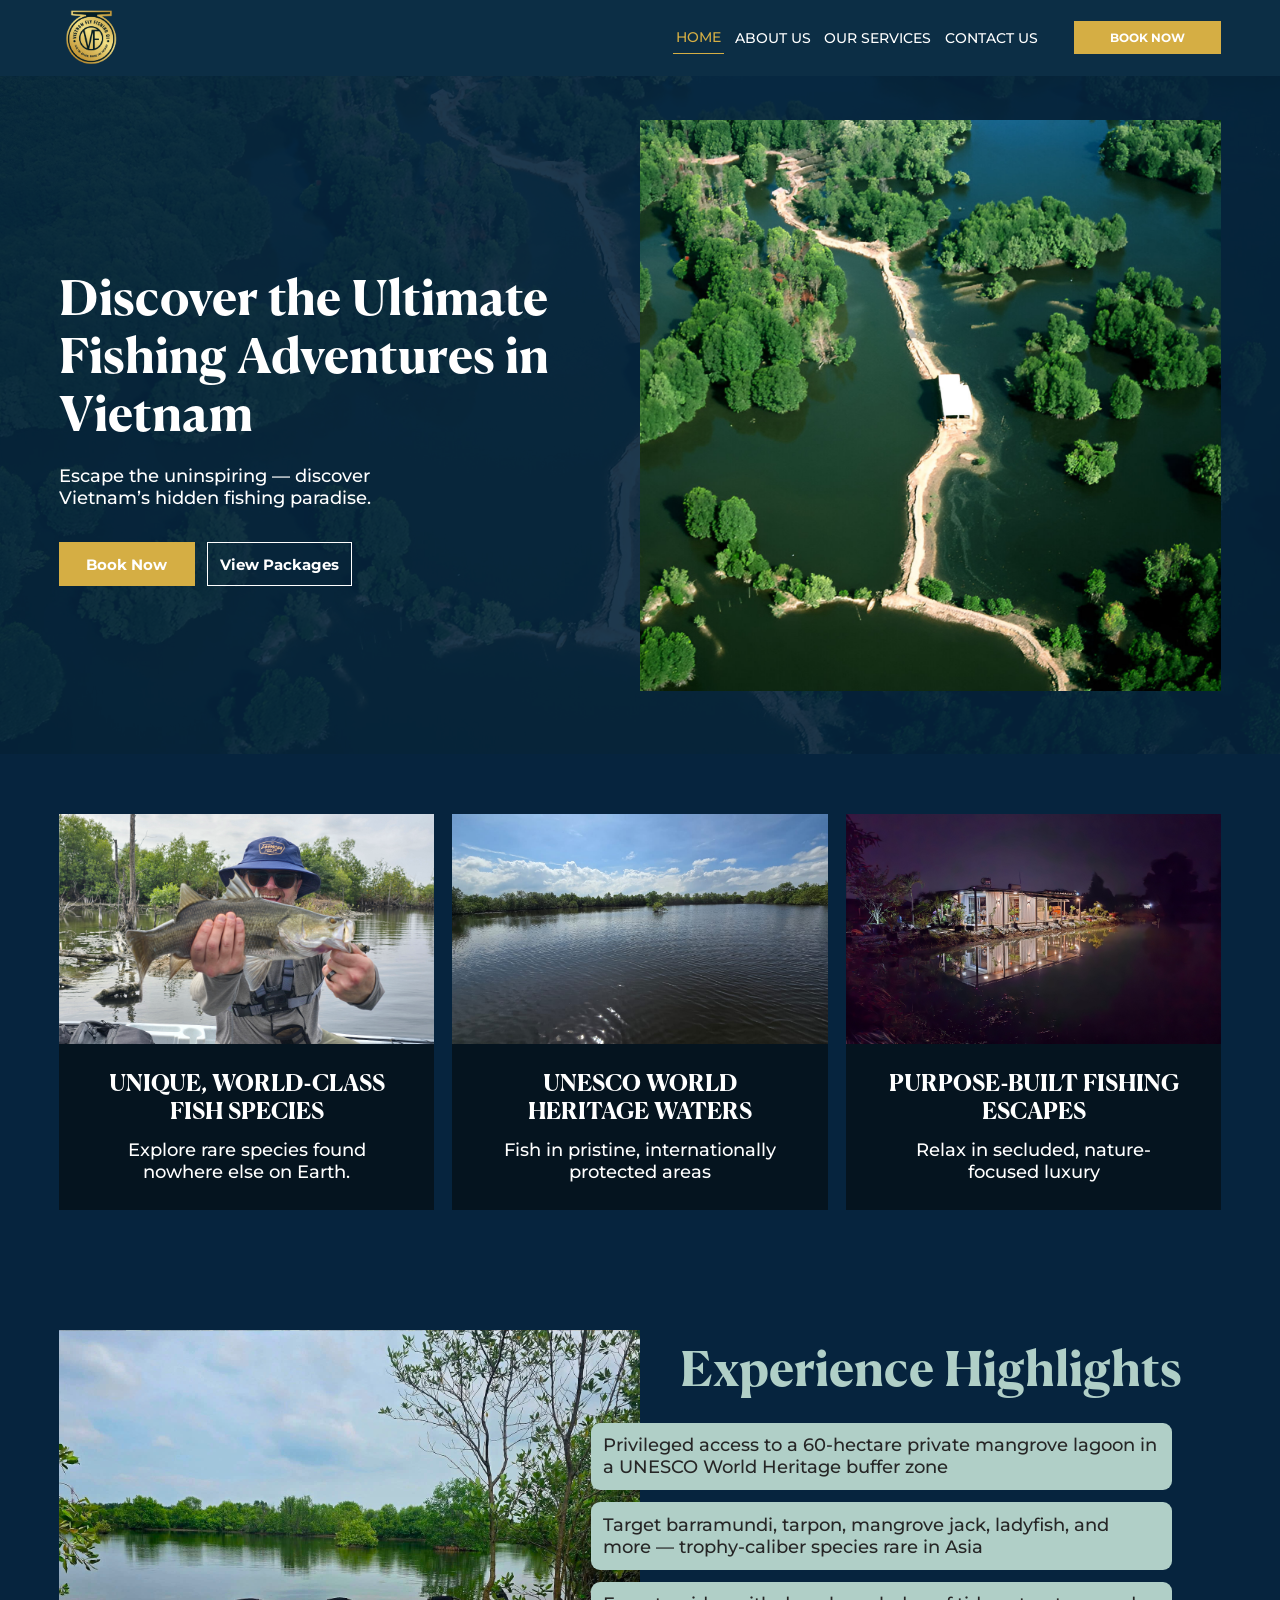
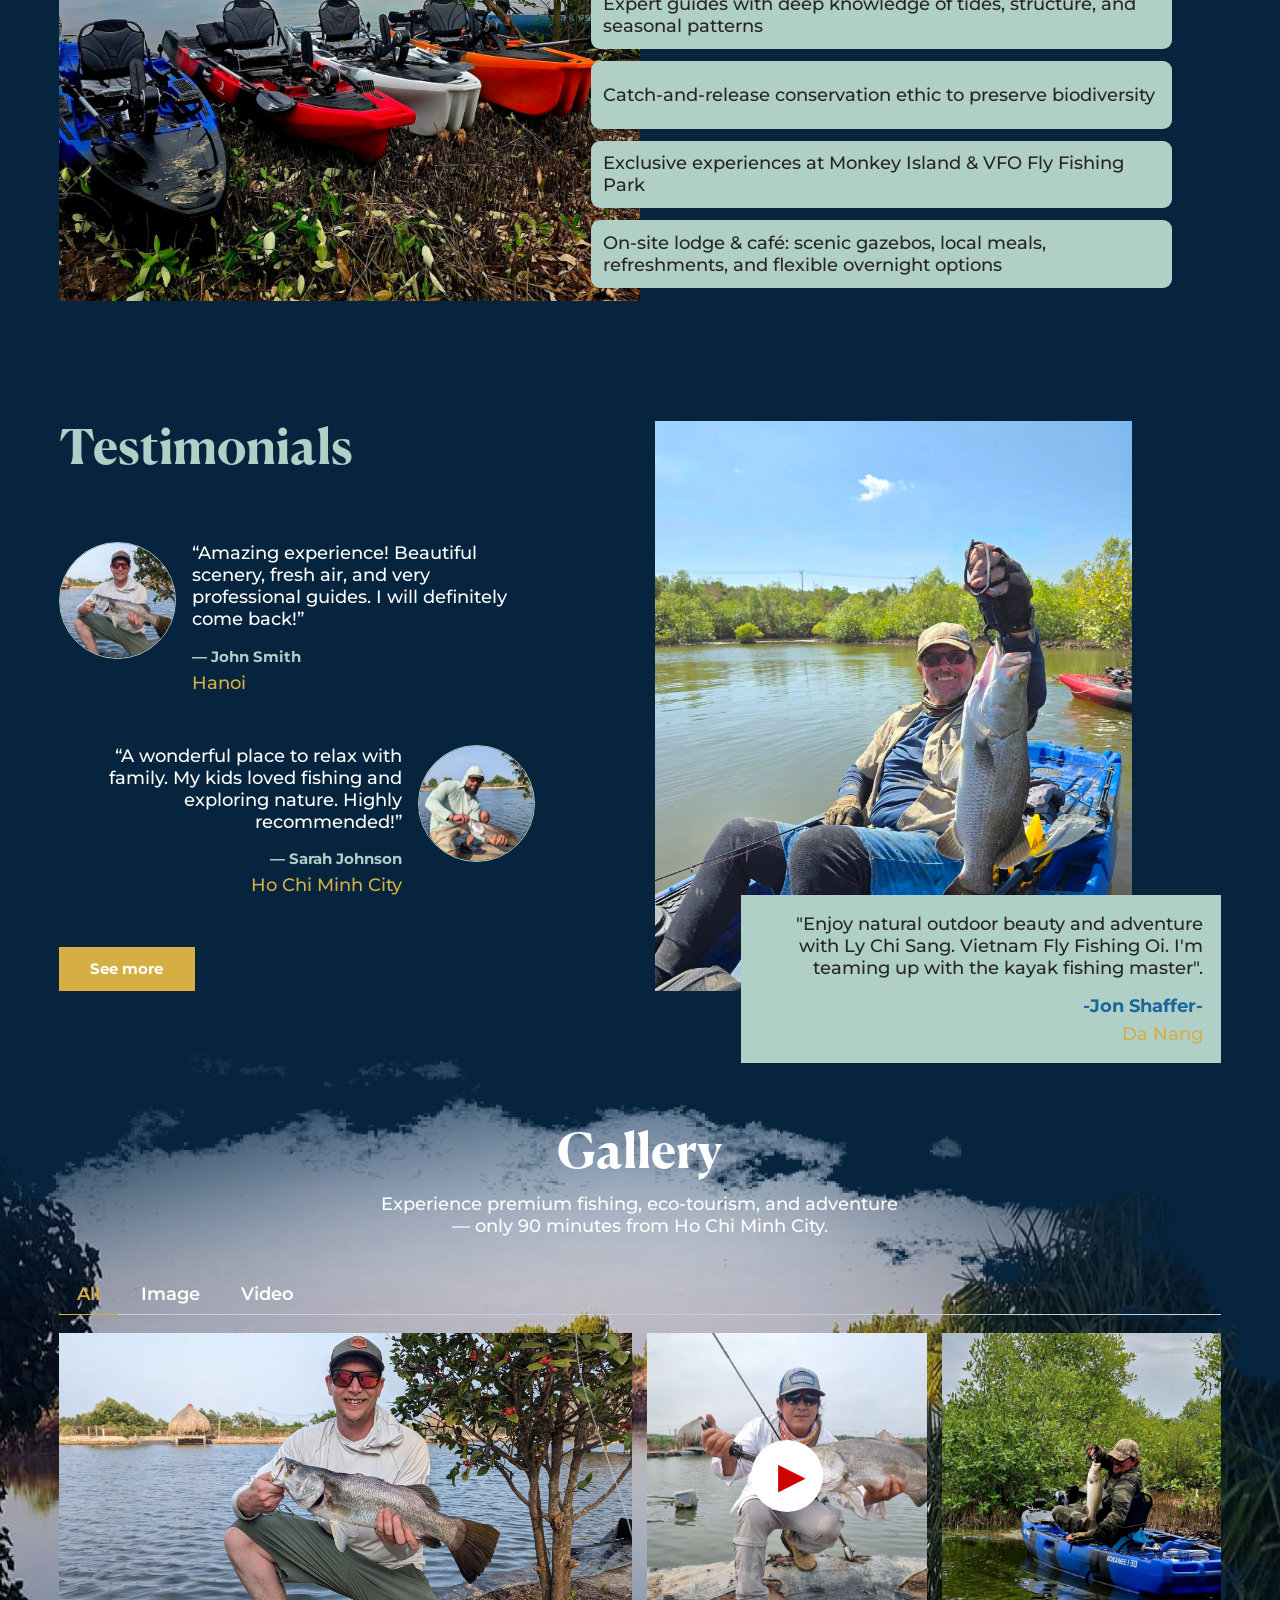
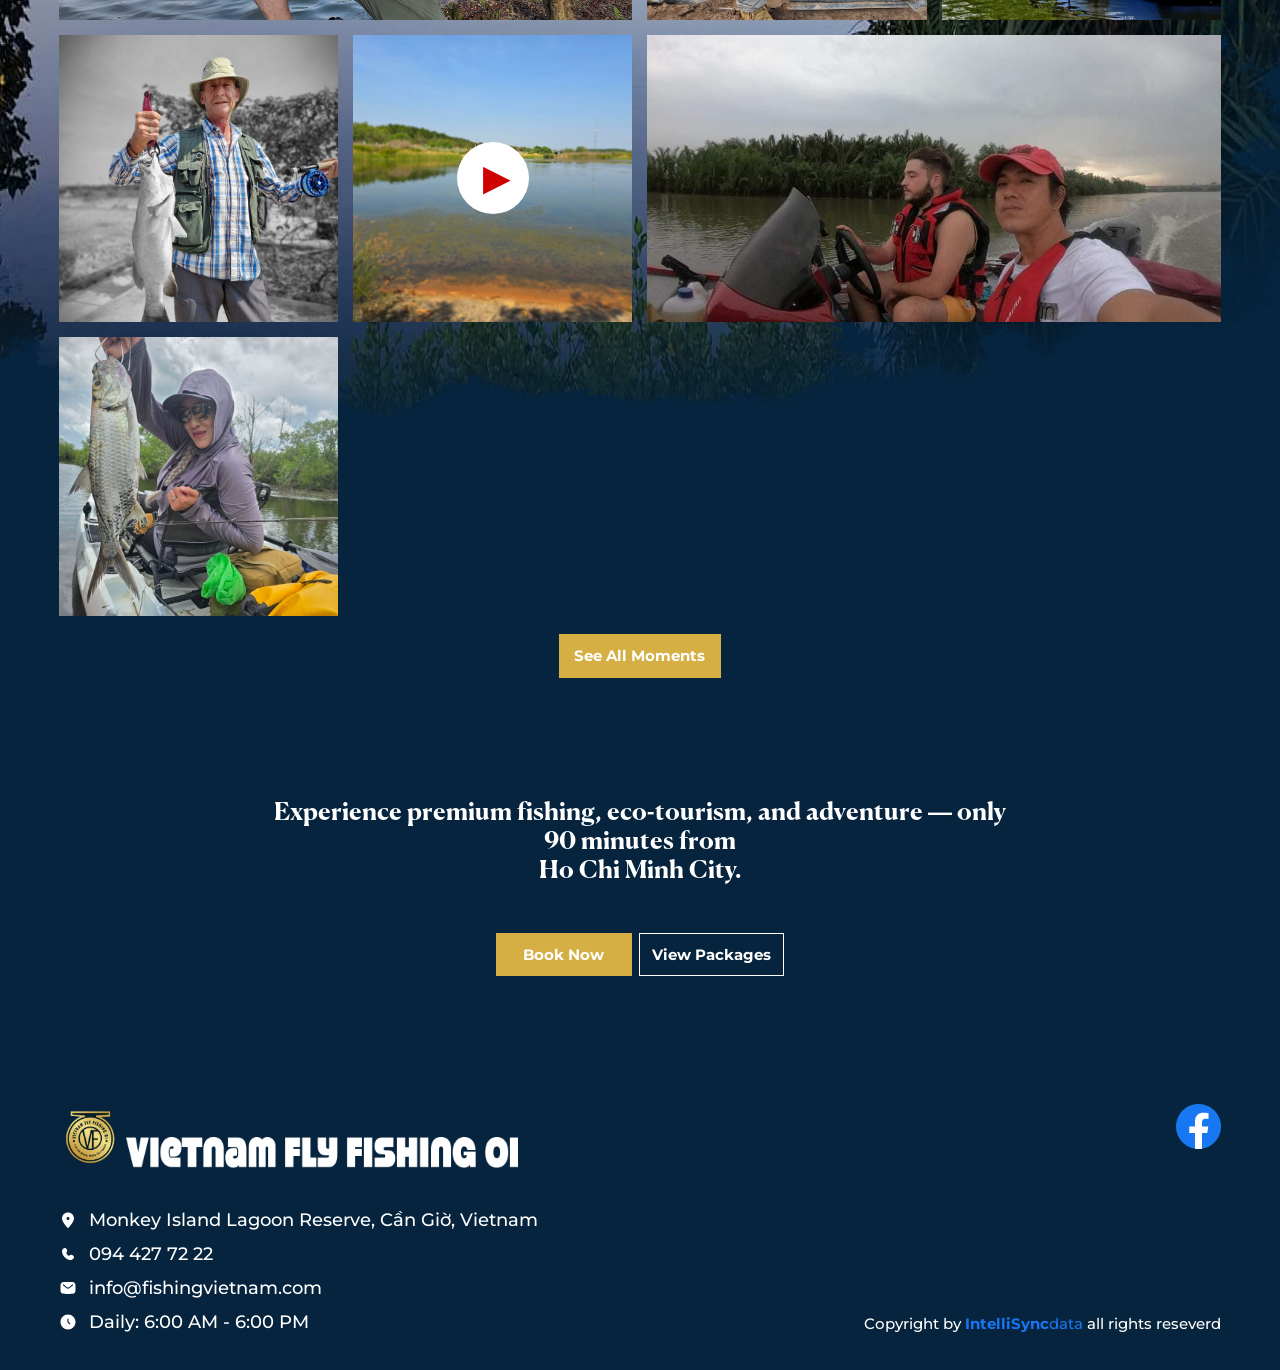
==== source-main/index.html @ 42433123 "first commit" ====
<!DOCTYPE html>
<html>

<head>
    <meta charset="UTF-8">
    <link rel="icon" type="image/png" href="favicon.png">
    <meta name="viewport" content="width=device-width, initial-scale=1.0">
    <meta name="description" content="VFO Fly Fishing Park - Live The Dream & Share The Passion. Experience amazing fishing and wilderness adventures.">
    <title>Fishing VietNam - Live The Dream & Share The Passion</title>

    <!-- Primary Meta Tags -->
    <meta name="title" content="Fishing VietNam - Live The Dream & Share The Passion">
    <meta name="author" content="VFO Fly Fishing Park">
    <meta name="keywords" content="fishing vietnam, fly fishing, VFO, fishing park, wilderness adventures, fishing tours, kayak adventures, platinum fishing experience, premium elite expedition">

    <!-- Canonical URL -->
    <link rel="canonical" href="https://fishingvietnam.com/">

    <!-- Sitemap -->
    <link rel="sitemap" type="application/xml" title="Sitemap" href="/sitemap.xml">

    <!-- Open Graph / Facebook / LinkedIn / Zalo / WhatsApp -->
    <meta property="og:type" content="website">
    <meta property="og:url" content="https://fishingvietnam.com/">
    <meta property="og:site_name" content="Fishing VietNam">
    <meta property="og:title" content="Fishing VietNam - Live The Dream & Share The Passion">
    <meta property="og:description" content="VFO Fly Fishing Park - Live The Dream & Share The Passion. Experience amazing fishing and wilderness adventures.">
    <meta property="og:image" content="https://fishingvietnam.com/assets/images/thumb-big.png">
    <meta property="og:image:secure_url" content="https://fishingvietnam.com/assets/images/thumb-big.png">
    <meta property="og:image:type" content="image/png">
    <meta property="og:image:width" content="1200">
    <meta property="og:image:height" content="630">
    <meta property="og:image:alt" content="VFO Fly Fishing Park - Fishing Vietnam">
    <meta property="og:locale" content="en_US">
    <meta property="og:locale:alternate" content="vi_VN">

    <!-- Twitter Card / X -->
    <meta name="twitter:card" content="summary_large_image">
    <meta name="twitter:url" content="https://fishingvietnam.com/">
    <meta name="twitter:title" content="Fishing VietNam - Live The Dream & Share The Passion">
    <meta name="twitter:description" content="VFO Fly Fishing Park - Live The Dream & Share The Passion. Experience amazing fishing and wilderness adventures.">
    <meta name="twitter:image" content="https://fishingvietnam.com/assets/images/thumb-big.png">
    <meta name="twitter:image:alt" content="VFO Fly Fishing Park - Fishing Vietnam">

    <!-- Microsoft Teams / Skype -->
    <meta name="msapplication-TileImage" content="https://fishingvietnam.com/assets/images/thumb-big.png">

    <!-- Apple Touch Icon -->
    <link rel="apple-touch-icon" href="https://fishingvietnam.com/assets/images/thumb-big.png">

    <link rel="stylesheet" href="assets/css/globals.css" />
    <link rel="stylesheet" href="assets/css/styleguide.css" />
    <link rel="stylesheet" href="assets/css/index.css" />
</head>

<body>
    <div class="home">
        <div class="navbar">
            <div class="nav-container">
                <div class="nav-row">
                    <div class="navbar-logo">
                        <button class="hamburger" aria-label="Toggle menu">
                            <span class="hamburger-line"></span>
                            <span class="hamburger-line"></span>
                            <span class="hamburger-line"></span>
                        </button>
                        <a href="./">
                            <img class="logo-img" src="assets/images/image-16-1.png" alt="VFO logo" />
                        </a>
                    </div>
                    <div class="navbar-nav">
                        <div class="nav-menu">
                            <div class="nav-item active">
                                <a href="./" style="text-decoration: none; color: inherit;">
                                    <div class="nav-link-text">HOME</div>
                                </a>
                            </div>
                            <div class="nav-item">
                                <a href="about-us.html" style="text-decoration: none; color: inherit;">
                                    <div class="nav-link">ABOUT US</div>
                                </a>
                            </div>
                            <div class="nav-item">
                                <a href="our-services.html" style="text-decoration: none; color: inherit;">
                                    <div class="nav-link">OUR SERVICES</div>
                                </a>
                            </div>
                            <div class="nav-item">
                                <a href="contact-us.html" style="text-decoration: none; color: inherit;">
                                    <div class="nav-link">CONTACT US</div>
                                </a>
                            </div>
                        </div>
                        <a class="btn-book-pc" href="booking-now.html" style="text-decoration: none;">
                            <button class="nav-btn-book">
                                <div class="nav-btn-text">BOOK NOW</div>
                            </button>
                        </a>
                    </div>
                    <a class="btn-book-mb" href="booking-now.html" style="text-decoration: none;">
                        <button class="nav-btn-book">
                            <div class="nav-btn-text">BOOK NOW</div>
                        </button>
                    </a>
                </div>
            </div>
        </div>
        <section class="hero-section">
            <div class="container">
                <div class="row">
                    <div class="hero-content">
                        <div class="hero-text">
                            <p class="hero-title">Discover the Ultimate Fishing Adventures in Vietnam</p>
                            <p class="hero-subtitle">Escape the uninspiring — discover Vietnam’s hidden fishing
                                paradise.</p>
                        </div>
                        <div class="hero-buttons">
                            <a href="booking-now.html" style="text-decoration: none;">
                                <button class="btn btn-primary">
                                    <div class="btn-text">Book Now</div>
                                </button>
                            </a>
                            <a href="our-services.html#pricing" style="text-decoration: none;">
                                <button class="btn btn-secondary">
                                    <div class="btn-text-secondary">View Packages</div>
                                </button>
                            </a>
                        </div>
                    </div>
                    <div class="hero-image-wrapper">
                        <img class="hero-image" src="assets/images/rung-ngap-man-vam-sat-2-2.png" />
                    </div>
                </div>
            </div>
        </section>
        <section class="features-section">
            <div class="container">
                <div class="row">
                    <div class="features-wrapper">
                        <div class="feature-card">
                            <div class="feature-img feature-img-1"></div>
                            <div class="feature-body">
                                <div class="feature-title">UNIQUE, WORLD-CLASS FISH SPECIES</div>
                                <p class="feature-desc">Explore rare species found nowhere else on Earth.</p>
                            </div>
                        </div>
                        <div class="feature-card">
                            <div class="feature-img feature-img-2"></div>
                            <div class="feature-body">
                                <div class="feature-title">UNESCO WORLD HERITAGE WATERS</div>
                                <p class="feature-desc">Fish in pristine, internationally protected areas</p>
                            </div>
                        </div>
                        <div class="feature-card">
                            <div class="feature-img feature-img-3"></div>
                            <div class="feature-body">
                                <div class="feature-title">PURPOSE-BUILT FISHING ESCAPES</div>
                                <p class="feature-desc">Relax in secluded, nature-focused luxury</p>
                            </div>
                        </div>
                    </div>
                </div>
            </div>
        </section>
        <section class="highlights-section">
            <div class="container">
                <div class="row">
                    <div class="highlights-image"></div>
                    <div class="highlights-content">
                        <div class="highlights-title">Experience Highlights</div>
                        <div class="highlights-list">
                            <div class="highlight-item">
                                <p class="highlight-text">
                                    Privileged access to a 60-hectare private mangrove lagoon in a UNESCO World Heritage
                                    buffer zone
                                </p>
                            </div>
                            <div class="highlight-item">
                                <p class="highlight-text">
                                    Target barramundi, tarpon, mangrove jack, ladyfish, and more — trophy-caliber
                                    species rare in Asia
                                </p>
                            </div>
                            <div class="highlight-item">
                                <p class="highlight-text">
                                    Expert guides with deep knowledge of tides, structure, and seasonal patterns
                                </p>
                            </div>
                            <div class="highlight-item">
                                <p class="highlight-text">
                                    Catch-and-release conservation ethic to preserve biodiversity
                                </p>
                            </div>
                            <div class="highlight-item">
                                <p class="highlight-text">
                                    Exclusive experiences at Monkey Island &amp; VFO Fly Fishing Park
                                </p>
                            </div>
                            <div class="highlight-item">
                                <p class="highlight-text">
                                    On-site lodge &amp; café: scenic gazebos, local meals, refreshments, and flexible
                                    overnight options
                                </p>
                            </div>
                        </div>
                    </div>
                </div>
            </div>
        </section>
        <section class="testimonials-section">
            <div class="container">
                <div class="row flex-wrap">
                    <div class="testimonials-left pc">
                        <div class="testimonials-title">Testimonials</div>
                        <div class="testimonials-cards">
                            <div class="testimonial-card">
                                <img class="testimonial-avatar" src="assets/images/ellipse-1.png" />
                                <div class="testimonial-body">
                                    <p class="testimonial-quote">
                                        “Amazing experience! Beautiful scenery, fresh air, and very professional guides.
                                        I will definitely come back!”
                                    </p>
                                    <div class="testimonial-author-info">
                                        <div class="testimonial-name">— John Smith</div>
                                        <div class="testimonial-location">Hanoi</div>
                                    </div>
                                </div>
                            </div>
                            <div class="testimonial-card">
                                <div class="testimonial-body right">
                                    <p class="testimonial-quote">
                                        “A wonderful place to relax with family. My kids loved fishing and exploring
                                        nature. Highly recommended!”
                                    </p>
                                    <div class="testimonial-author-info">
                                        <div class="testimonial-name">— Sarah Johnson</div>
                                        <div class="testimonial-location">Ho Chi Minh City</div>
                                    </div>
                                </div>
                                <img class="testimonial-avatar" src="assets/images/ellipse-1-1.png" />
                            </div>
                            <div class="btn-seemore">
                                <a href="testimonials.html" style="text-decoration: none;">
                                    <button class="btn btn-primary">
                                        <div class="btn-text">See more</div>
                                    </button>
                                </a>
                            </div>
                        </div>
                    </div>
                    <div class="testimonials-image-wrapper">
                        <div class="testimonials-image-inner">
                            <img class="testimonials-img" src="assets/images/image-64.png" />
                        </div>
                    </div>
                    <div class="testimonial-featured">
                        <p class="testimonial-featured-quote">
                            &#34;Enjoy natural outdoor beauty and adventure with Ly Chi Sang. Vietnam Fly Fishing Oi.
                            I&#39;m teaming up with the kayak fishing master&#34;.
                        </p>
                        <div class="testimonial-featured-author">
                            <div class="testimonial-featured-name">-Jon Shaffer-</div>
                            <div class="testimonial-featured-location">Da Nang</div>
                        </div>
                    </div>

                    <div class="testimonials-left mb">
                        <div class="testimonials-cards">
                            <div class="testimonial-card">
                                <img class="testimonial-avatar" src="assets/images/ellipse-1.png" />
                                <div class="testimonial-body">
                                    <p class="testimonial-quote">
                                        “Amazing experience! Beautiful scenery, fresh air, and very professional guides.
                                        I will definitely come back!”
                                    </p>
                                    <div class="testimonial-author-info">
                                        <div class="testimonial-name">— John Smith</div>
                                        <div class="testimonial-location">Hanoi</div>
                                    </div>
                                </div>
                            </div>
                            <div class="testimonial-card">
                                <div class="testimonial-body right">
                                    <p class="testimonial-quote">
                                        “A wonderful place to relax with family. My kids loved fishing and exploring
                                        nature. Highly recommended!”
                                    </p>
                                    <div class="testimonial-author-info">
                                        <div class="testimonial-name">— Sarah Johnson</div>
                                        <div class="testimonial-location">Ho Chi Minh City</div>
                                    </div>
                                </div>
                                <img class="testimonial-avatar" src="assets/images/ellipse-1-1.png" />
                            </div>
                            <div class="btn-seemore text-align-center margin-auto">
                                <a href="testimonials.html" style="text-decoration: none;">
                                    <button class="btn btn-primary">
                                        <div class="btn-text">See more</div>
                                    </button>
                                </a>
                            </div>
                        </div>
                    </div>
                </div>
            </div>
        </section>
        <section id="gallery" class="gallery-section">
            <img class="gallery-bg" src="assets/images/mask-group.png" />
            <div class="container">
                <div class="gallery-header">
                    <div class="gallery-title">Gallery</div>
                    <p class="gallery-desc">
                        Experience premium fishing, eco-tourism, and adventure — only 90 minutes from Ho Chi Minh City.
                    </p>
                </div>
                <div class="gallery-tabs">
                    <button class="gallery-tab-btn selected">All</button>
                    <button class="gallery-tab-btn">Image</button>
                    <button class="gallery-tab-btn">Video</button>
                </div>
                <div class="gallery-content">
                    <div class="gallery-grid">
                        <!-- Gallery items will be rendered by JavaScript -->
                    </div>
                    <button class="btn btn-gallery" onclick="location.href='gallery.html'">
                        <div class="btn-text">See All Moments</div>
                    </button>
                </div>

            </div>
        </section>
        <section class="cta-section">
            <p class="cta-text">
                Experience premium fishing, eco-tourism, and adventure — only 90 minutes from<br />Ho Chi Minh City.
            </p>
            <div class="nav-menu">
                <a href="booking-now.html" style="text-decoration: none;">
                    <button class="btn btn-primary">
                        <div class="btn-text">Book Now</div>
                    </button>
                </a>
                <a href="our-services.html#pricing" style="text-decoration: none;">
                    <button class="btn btn-secondary">
                        <div class="btn-text-secondary">View Packages</div>
                    </button>
                </a>
            </div>
        </section>
        <footer class="footer" id="footer">
    </div>

    <!-- Gallery Lightbox Popup -->
    <div id="gallery-lightbox" class="gallery-lightbox">
        <button class="lightbox-close" onclick="closeLightbox()">&times;</button>
        <div id="lightbox-content" class="lightbox-content"></div>
    </div>

    <script src="assets/js/navigate.js"></script>
    <script src="assets/js/gallery.js"></script>
    <script src="assets/js/footer.js"></script>
</body>

</html>
---- source-main/assets/css/globals.css ----
@import url("reset.min.css");
@import url("https://fonts.googleapis.com/css2?family=Coiny&family=Montserrat:ital,wght@0,100..900;1,100..900&family=Roboto:ital,wght@0,100;0,300;0,400;0,500;0,700;0,900;1,100;1,300;1,400;1,500;1,700;1,900&display=swap");

/* Canela Deck Font Family */
@font-face {
    font-family: "Canela Deck";
    src: url("../fonts/CanelaDeck-Thin.otf") format("opentype");
    font-weight: 100;
    font-style: normal;
}

@font-face {
    font-family: "Canela Deck";
    src: url("../fonts/CanelaDeck-ThinItalic.otf") format("opentype");
    font-weight: 100;
    font-style: italic;
}

@font-face {
    font-family: "Canela Deck";
    src: url("../fonts/CanelaDeck-Light.otf") format("opentype");
    font-weight: 300;
    font-style: normal;
}

@font-face {
    font-family: "Canela Deck";
    src: url("../fonts/CanelaDeck-LightItalic.otf") format("opentype");
    font-weight: 300;
    font-style: italic;
}

@font-face {
    font-family: "Canela Deck";
    src: url("../fonts/CanelaDeck-Regular.otf") format("opentype");
    font-weight: 400;
    font-style: normal;
}

@font-face {
    font-family: "Canela Deck";
    src: url("../fonts/CanelaDeck-RegularItalic.otf") format("opentype");
    font-weight: 400;
    font-style: italic;
}

@font-face {
    font-family: "Canela Deck";
    src: url("../fonts/CanelaDeck-Medium.otf") format("opentype");
    font-weight: 500;
    font-style: normal;
}

@font-face {
    font-family: "Canela Deck";
    src: url("../fonts/CanelaDeck-MediumItalic.otf") format("opentype");
    font-weight: 500;
    font-style: italic;
}

@font-face {
    font-family: "Canela Deck";
    src: url("../fonts/CanelaDeck-Bold.otf") format("opentype");
    font-weight: 700;
    font-style: normal;
}

@font-face {
    font-family: "Canela Deck";
    src: url("../fonts/CanelaDeck-BoldItalic.otf") format("opentype");
    font-weight: 700;
    font-style: italic;
}

@font-face {
    font-family: "Canela Deck";
    src: url("../fonts/CanelaDeck-Black.otf") format("opentype");
    font-weight: 900;
    font-style: normal;
}

@font-face {
    font-family: "Canela Deck";
    src: url("../fonts/CanelaDeck-BlackItalic.otf") format("opentype");
    font-weight: 900;
    font-style: italic;
}

* {
    -webkit-font-smoothing: antialiased;
    box-sizing: border-box;
}

html,
body {
    margin: 0;
    height: 100%;
    font-size: 24px;
}

/* a blue color as a generic focus style */
button:focus-visible {
    outline: 0.0833em solid #4a90e2 !important;
    outline: -webkit-focus-ring-color auto 0.2083em !important;
}

a {
    text-decoration: none;
}

section>.container,
footer>.container,
.nav-container {
    width: 100%;
    max-width: 64.5833em;
    margin: 0 auto;
    position: relative;
}

section>.container>.row,
footer>.container>.row,
.nav-container>.nav-row {
    display: flex;
    flex-wrap: wrap;
    flex-direction: row;
    align-items: center;
    position: relative;
    width: 100%;
    justify-content: space-between;
}

.flex-wrap {
    flex-wrap: wrap !important;
}

.flex-direction-column {
    flex-direction: column !important;
}

.btn {
    cursor: pointer !important;
}

.text-align-center {
    text-align: center !important;
}

.margin-auto {
    margin: 0 auto !important;
}

/* ============================================================================
   NAVBAR (Same as index)
   ============================================================================ */

.navbar {
    position: fixed;
    top: 0;
    left: 0;
    width: 100%;
    padding: 0.2083em 0;
    display: flex;
    justify-content: space-between;
    align-items: center;
    background-color: var(--primaryprimary-700);
    backdrop-filter: blur(0.3333em) brightness(100%);
    -webkit-backdrop-filter: blur(0.3333em) brightness(100%);
    z-index: 9999;
}

.navbar-logo {
    display: flex;
    align-items: center;
}

.navbar-logo .logo-img {
    height: 3.6250em;
    width: 3.6050em;
    object-fit: cover;
    object-position: 50% 50%;
}

.navbar-nav {
    display: inline-flex;
    position: relative;
    align-items: center;
    gap: 1.8333em;
}

.navbar-nav.active:before {
    position: absolute;
    background-image: url(../images/rung-ngap-man-vam-sat-2-2.png);
    top: 0;
    left: 0;
    width: 100%;
    height: 100%;
    opacity: 0.1;
}

.btn-book-mb {
    display: none;
}

.nav-menu {
    display: flex;
    gap: 0.4167em;
}

.nav-item:hover,
.nav-item.active {
    display: inline-flex;
    align-items: center;
    justify-content: center;
    gap: 0.4167em;
    padding: 0.4167em 0.1667em;
    position: relative;
    flex: 0 0 auto;
    border-bottom-width: 0.0833em;
    border-bottom-style: solid;
    border-color: #d5ae44;
}

.nav-item {
    display: inline-flex;
    align-items: center;
    justify-content: center;
    gap: 0.4167em;
    padding: 0.4167em 0.1667em;
    position: relative;
    flex: 0 0 auto;
}

.nav-item:hover .nav-link,
.nav-link-text {
    width: fit-content;
    font-size: 0.7500em;
    position: relative;
    font-family: "Montserrat", Helvetica;
    font-weight: 500;
    color: var(--secondarysecondary-700);
    letter-spacing: 0;
    line-height: normal;
}

.nav-link {
    position: relative;
    width: fit-content;
    font-family: "Montserrat", Helvetica;
    font-weight: 500;
    color: var(--white);
    font-size: 0.7500em;
    letter-spacing: 0;
    line-height: normal;
}

.nav-btn-book {
    all: unset;
    box-sizing: border-box;
    display: flex;
    width: 8.2083em;
    height: 1.8333em;
    align-items: center;
    justify-content: center;
    gap: 0.4167em;
    padding: 0 0.6667em;
    position: relative;
    background-color: var(--secondarysecondary-700);
}

.nav-btn-book:hover {
    background-color: #DEC170;
}

.nav-btn-text {
    position: relative;
    width: fit-content;
    font-family: var(--body-1-font-family);
    font-weight: var(--body-1-font-weight);
    color: var(--white);
    font-size: var(--body-1-font-size);
    letter-spacing: var(--body-1-letter-spacing);
    line-height: var(--body-1-line-height);
    font-style: var(--body-1-font-style);
}

/* ============================================================================
   FOOTER (Same as index)
   ============================================================================ */

.footer {
    width: 100%;
    padding: 2.0833em 0;
}

.footer-left {
    width: 50%;
}

.footer-logo {
    width: 100%;
    max-width: 25.5833em;
    margin-bottom: 2.0833em;
}

.footer-logo-img {
    width: 3.5em;
    object-fit: cover;
}

.footer-logo-text {
    width: calc(100% - 3.8em);
}

.footer-info {
    display: flex;
    flex-direction: column;
    align-items: flex-start;
    gap: 0.6667em;
}

.footer-info-item {
    gap: 0.6667em;
    align-self: stretch;
    width: 100%;
    flex: 0 0 auto;
    display: flex;
    align-items: center;
    position: relative;
}

.footer-icon {
    position: relative;
    width: 1em;
    height: 1em;
}

.footer-text {
    position: relative;
    width: fit-content;
    font-family: "Montserrat", Helvetica;
    font-weight: 500;
    color: var(--white);
    font-size: 1em;
    letter-spacing: 0;
    line-height: normal;
}

.footer-right {
    display: inline-flex;
    flex-direction: column;
    align-items: flex-end;
    gap: 9em;
    width: 50%;
}

.footer-social {
    display: flex;
    gap: 0.5em;
}

.footer-social .icon {
    width: 2.5em;
    height: 2.5em;
}

.footer-copyright {
    position: relative;
    font-family: "Montserrat", Helvetica;
    font-weight: 500;
    color: var(--white);
    font-size: 0.8333em;
    line-height: normal;
}

.intellisyncdata {
    color: #1877f2;
}

.intellisyncdata b {
    font-weight: 700;
}

/* ============================================================================
   RESPONSIVE STYLES
   ============================================================================ */

/* Desktop nhỏ: 1550px trở xuống */
@media (max-width: 1550px) {

    html,
    body {
        font-size: 18px;
    }
}

/* Desktop nhỏ: 1200px trở xuống */
@media (max-width: 1200px) {

    section>.container,
    footer>.container,
    .nav-container {
        max-width: 50em;
        padding: 0 1.6667em;
    }
}

/* Tablet: 1024px trở xuống */
@media (max-width: 1023px) {

    section>.container,
    footer>.container,
    .nav-container {
        max-width: 37.5em;
        padding: 0 1.2500em;
    }

    .footer-text {
        font-size: 0.8333em;
    }

    .footer-left {
        width: 100%;
    }

    .footer-right {
        width: 100%;
        gap: 1em;
        align-items: flex-start;
        margin-top: 1em;
    }
}

/* Mobile: 768px trở xuống */
@media (max-width: 768px) {

    section>.container,
    footer>.container,
    .nav-container {
        max-width: 100%;
        padding: 0 0.8333em;
    }

    section>.container>.row {
        flex-direction: column;
    }

    .about-us .footer-left,
    .about-us .footer-right {
        width: 100%;
    }

    /* ========================================
       HAMBURGER MENU - Mobile & Tablet
       ======================================== */

    /* Hiển thị hamburger button */
    .hamburger {
        display: flex !important;
    }

    /* Ẩn navbar-nav mặc định, hiện từ bên trái khi active */
    .navbar-nav {
        position: fixed;
        top: 0;
        left: -100%;
        width: 100%;
        height: 100vh;
        background-color: var(--primaryprimary-700);
        flex-direction: column !important;
        justify-content: flex-start;
        align-items: flex-start !important;
        padding: 4.1667em 1.6667em 1.6667em;
        transition: left 0.3s ease;
        box-shadow: 0.2083em 0 0.8333em rgba(0, 0, 0, 0.3);
        gap: 1.6667em !important;
        z-index: 9998;
    }

    .btn-book-pc {
        display: none;
    }

    .btn-book-mb {
        display: block;
    }

    /* Hiển thị menu khi active */
    .navbar-nav.active {
        left: 0;
    }

    .navbar-nav.active:before {
        content: "";
    }

    /* Menu items theo chiều dọc */
    .nav-menu {
        flex-direction: column !important;
        width: 100%;
        gap: 0 !important;
    }

    .nav-item {
        width: 100%;
        justify-content: flex-start !important;
        padding: 0.8333em 0 !important;
        border-bottom: 0.0417em solid rgba(255, 255, 255, 0.1) !important;
    }

    .nav-item.active {
        border-bottom: 0.0417em solid #d5ae44 !important;
    }

    /* Button book now full width */
    .nav-btn-book {
        width: 100% !important;
        height: 2.5em !important;
    }

    .nav-link,
    .nav-link-text,
    .nav-item:hover .nav-link {
        font-size: 1em;
        font-family: "Canela Deck", Helvetica;
        font-weight: 700;
    }
}

/* ============================================================================
   HAMBURGER MENU STYLES (Global)
   ============================================================================ */

/* Ẩn hamburger mặc định trên desktop */
.hamburger {
    display: none;
    background: none;
    border: none;
    cursor: pointer;
    padding: 0.4167em;
    z-index: 10000;
    flex-direction: column;
    gap: 0.25em;
}

.hamburger-line {
    width: 1.5em;
    height: 0.125em;
    background-color: var(--white);
    transition: all 0.3s ease;
    display: block;
}

/* Animation khi hamburger active */
.hamburger.active .hamburger-line:nth-child(1) {
    transform: rotate(45deg) translate(0.3125em, 0.3125em);
}

.hamburger.active .hamburger-line:nth-child(2) {
    opacity: 0;
}

.hamburger.active .hamburger-line:nth-child(3) {
    transform: rotate(-45deg) translate(0.3125em, -0.3125em);
}
---- source-main/assets/css/styleguide.css ----
:root {
    --background: rgba(6, 36, 62, 1);
    --black: rgba(38, 38, 38, 1);
    --body-1-font-family: "Montserrat", Helvetica;
    --body-1-font-size: 0.6667em;
    --body-1-font-style: normal;
    --body-1-font-weight: 700;
    --body-1-letter-spacing: 0;
    --body-1-line-height: normal;
    --desktop-text-1-bold-font-family: "Montserrat", Helvetica;
    --desktop-text-1-bold-font-size: 1.1667em;
    --desktop-text-1-bold-font-style: normal;
    --desktop-text-1-bold-font-weight: 700;
    --desktop-text-1-bold-letter-spacing: 0;
    --desktop-text-1-bold-line-height: normal;
    --graygray-200: rgba(224, 228, 234, 1);
    --graygray-300: rgba(200, 206, 217, 1);
    --graygray-500: rgba(130, 146, 170, 1);
    --graygray-600: rgba(91, 107, 134, 1);
    --h1-font-family: "Canela Deck", Helvetica;
    --h1-font-size: 2.6667em;
    --h1-font-style: normal;
    --h1-font-weight: 700;
    --h1-letter-spacing: 0;
    --h1-line-height: normal;
    --h2-font-family: "Canela Deck", Helvetica;
    --h2-font-size: 1.8333em;
    --h2-font-style: normal;
    --h2-font-weight: 700;
    --h2-letter-spacing: 0;
    --h2-line-height: normal;
    --h3-font-family: "Canela Deck", Helvetica;
    --h3-font-size: 1.3333em;
    --h3-font-style: normal;
    --h3-font-weight: 700;
    --h3-letter-spacing: 0;
    --h3-line-height: normal;
    --h4-font-family: "Canela Deck", Helvetica;
    --h4-font-size: 1.1667em;
    --h4-font-style: normal;
    --h4-font-weight: 700;
    --h4-letter-spacing: 0;
    --h4-line-height: normal;
    --h5-font-family: "Canela Deck", Helvetica;
    --h5-font-size: 1.25em;
    --h5-font-style: normal;
    --h5-font-weight: 700;
    --h5-letter-spacing: 0;
    --h5-line-height: normal;
    --h6-font-family: "Canela Deck", Helvetica;
    --h6-font-size: 0.8333em;
    --h6-font-style: normal;
    --h6-font-weight: 700;
    --h6-letter-spacing: 0;
    --h6-line-height: normal;
    --primaryprimary-200: rgba(204, 228, 246, 1);
    --primaryprimary-600: rgba(27, 102, 155, 1);
    --primaryprimary-700: rgba(12, 46, 69, 1);
    --primaryprimary-800: rgba(5, 20, 31, 1);
    --pure: rgba(176, 207, 199, 1);
    --secondarysecondary-300: rgba(244, 235, 208, 1);
    --secondarysecondary-700: rgba(213, 174, 68, 1);
    --subtitle-font-family: "Montserrat", Helvetica;
    --subtitle-font-size: 0.8333em;
    --subtitle-font-style: normal;
    --subtitle-font-weight: 700;
    --subtitle-letter-spacing: 0;
    --subtitle-line-height: normal;
    --text-1-regular-font-family: "Montserrat", Helvetica;
    --text-1-regular-font-size: 1em;
    --text-1-regular-font-style: normal;
    --text-1-regular-font-weight: 500;
    --text-1-regular-letter-spacing: 0;
    --text-1-regular-line-height: normal;
    --text-2-bold-font-family: "Montserrat", Helvetica;
    --text-2-bold-font-size: 0.8333em;
    --text-2-bold-font-style: normal;
    --text-2-bold-font-weight: 700;
    --text-2-bold-letter-spacing: 0;
    --text-2-bold-line-height: normal;
    --text-2-regular-font-family: "Montserrat", Helvetica;
    --text-2-regular-font-size: 1em;
    --text-2-regular-font-style: normal;
    --text-2-regular-font-weight: 500;
    --text-2-regular-letter-spacing: 0;
    --text-2-regular-line-height: normal;
    --text-3-bold-font-family: "Montserrat", Helvetica;
    --text-3-bold-font-size: 0.7500em;
    --text-3-bold-font-style: normal;
    --text-3-bold-font-weight: 700;
    --text-3-bold-letter-spacing: 0;
    --text-3-bold-line-height: normal;
    --text-3-regular-font-family: "Montserrat", Helvetica;
    --text-3-regular-font-size: 0.7500em;
    --text-3-regular-font-style: normal;
    --text-3-regular-font-weight: 500;
    --text-3-regular-letter-spacing: 0;
    --text-3-regular-line-height: normal;
    --white: rgba(255, 255, 255, 1);
}
---- source-main/assets/css/index.css ----
.home {
    background-color: var(--background);
    width: 100%;
}

.home .hero-section {
    position: relative;
    width: 100%;
    background-image: url(../images/rung-ngap-man-vam-sat-2-2.png);
    background-size: cover;
    background-position: 50% 50%;
    padding: 4.1667em 0;
}

.home .hero-section::before {
    content: "";
    position: absolute;
    background-color: #06243D;
    opacity: 0.9;
    top: 0;
    left: 0;
    width: 100%;
    height: 100%;
}

.home .hero-content {
    padding-top: 5.8333em;
    display: flex;
    flex-direction: column;
    align-items: flex-start;
    gap: 1.8333em;
    width: 50%;
}

.home .hero-content .hero-text {
    display: flex;
    flex-direction: column;
    align-items: flex-start;
    gap: 1em;
    position: relative;
    flex: 0 0 auto;
}

.home .hero-title {
    position: relative;
    align-self: stretch;
    font-family: var(--h1-font-family);
    font-weight: var(--h1-font-weight);
    color: var(--white);
    font-size: var(--h1-font-size);
    letter-spacing: var(--h1-letter-spacing);
    line-height: var(--h1-line-height);
    font-style: var(--h1-font-style);
}

.home .hero-subtitle {
    position: relative;
    width: 21em;
    font-family: var(--text-1-regular-font-family);
    font-weight: var(--text-1-regular-font-weight);
    color: var(--white);
    font-size: var(--text-1-regular-font-size);
    letter-spacing: var(--text-1-regular-letter-spacing);
    line-height: var(--text-1-regular-line-height);
    font-style: var(--text-1-regular-font-style);
}

.home .hero-content .hero-buttons {
    display: inline-flex;
    align-items: center;
    gap: 0.6667em;
    position: relative;
    flex: 0 0 auto;
}

.home .hero-image-wrapper {
    padding-top: 3.3333em;
    width: 50%;
}

.home .hero-image {
    object-fit: cover;
    width: 100%;
    height: 31.7500em;
}

.home .btn.btn-primary {
    all: unset;
    box-sizing: border-box;
    display: flex;
    width: 7.5417em;
    height: 2.4167em;
    align-items: center;
    justify-content: center;
    gap: 0.4167em;
    padding: 0.4167em 0.6667em;
    position: relative;
    background-color: var(--secondarysecondary-700);
}

.home .btn.btn-primary:hover {
    background-color: #DEC170;
}

.home .btn.btn-secondary {
    all: unset;
    box-sizing: border-box;
    display: inline-flex;
    height: 2.4167em;
    align-items: center;
    justify-content: center;
    gap: 0.4167em;
    padding: 0.4167em 0.6667em;
    position: relative;
    flex: 0 0 auto;
    border: 1px solid;
    border-color: #ffffff;
}

.home .btn.btn-secondary:hover {
    border-color: var(--secondarysecondary-700);
}

.home .btn.btn-secondary:hover .btn-text-secondary {
    color: var(--secondarysecondary-700);
}

.home .btn-text {
    position: relative;
    width: fit-content;
    font-family: var(--subtitle-font-family);
    font-weight: var(--subtitle-font-weight);
    color: #ffffff;
    font-size: var(--subtitle-font-size);
    letter-spacing: var(--subtitle-letter-spacing);
    line-height: var(--subtitle-line-height);
    white-space: nowrap;
    font-style: var(--subtitle-font-style);
}

.home .btn-text-secondary {
    position: relative;
    width: fit-content;
    font-family: var(--subtitle-font-family);
    font-weight: var(--subtitle-font-weight);
    color: var(--white);
    font-size: var(--subtitle-font-size);
    letter-spacing: var(--subtitle-letter-spacing);
    line-height: var(--subtitle-line-height);
    white-space: nowrap;
    font-style: var(--subtitle-font-style);
}

.home .btn.btn-back {
    position: absolute;
    top: 0;
    left: 0;
    display: flex;
    background-color: transparent;
    border: none;
    gap: 0.5em;
    align-items: center;
    font-size: 1em;
}

.home .btn-text-back {
    position: relative;
    width: fit-content;
    font-family: var(--subtitle-font-family);
    font-weight: var(--subtitle-font-weight);
    color: #8292AA;
    font-size: 1em;
    letter-spacing: var(--subtitle-letter-spacing);
    line-height: var(--subtitle-line-height);
    white-space: nowrap;
    font-style: var(--subtitle-font-style);
}

.home .features-section {
    position: relative;
    padding: 4.1667em 0;
    display: flex;
    align-items: center;
}

.home .features-wrapper {
    display: inline-flex;
    position: relative;
    gap: 1em;
    justify-content: center;
    width: 100%;
}

.home .feature-card {
    flex: 1;
    background-color: var(--primaryprimary-800);
}

.home .feature-img {
    position: relative;
    align-self: stretch;
    width: 100%;
    height: 12.7500em;
    background-size: cover;
    background-position: 50% 50%;
}

.home .feature-img.feature-img-1 {
    background-image: url(../images/image-hero-1.jpg);
}

.home .feature-img.feature-img-2 {
    background-image: url(../images/image-hero-2.jpeg);
}

.home .feature-img.feature-img-3 {
    background-image: url(../images/image-hero-3.jpg);
}

.home .feature-body {
    display: flex;
    flex-direction: column;
    align-items: flex-start;
    gap: 0.6667em;
    padding: 1.5em 2em;
    position: relative;
    align-self: stretch;
    width: 100%;
}

.home .feature-title {
    position: relative;
    align-self: stretch;
    font-family: var(--h5-font-family);
    font-weight: var(--h5-font-weight);
    color: var(--white);
    font-size: var(--h5-font-size);
    text-align: center;
    letter-spacing: var(--h5-letter-spacing);
    line-height: var(--h5-line-height);
    font-style: var(--h5-font-style);
}

.home .feature-desc {
    position: relative;
    align-self: stretch;
    font-family: var(--text-2-regular-font-family);
    font-weight: var(--text-2-regular-font-weight);
    color: var(--white);
    font-size: var(--text-2-regular-font-size);
    text-align: center;
    letter-spacing: var(--text-2-regular-letter-spacing);
    line-height: var(--text-2-regular-line-height);
    font-style: var(--text-2-regular-font-style);
}

.home .highlights-section {
    position: relative;
    width: 100%;
    padding: 4.1667em 0;
}

.home .highlights-image {
    width: 50%;
    height: 31.7500em;
    background-color: #d9d9d9;
    background-image: url(../images/image-63.png);
    background-size: cover;
    background-position: 50% 50%;
}

.home .highlights-content {
    display: flex;
    flex-direction: column;
    width: 50%;
    align-items: center;
    gap: 1.1667em;
}

.home .highlights-title {
    position: relative;
    align-self: stretch;
    font-family: var(--h1-font-family);
    font-weight: var(--h1-font-weight);
    color: var(--pure);
    font-size: var(--h1-font-size);
    text-align: center;
    letter-spacing: var(--h1-letter-spacing);
    line-height: var(--h1-line-height);
    font-style: var(--h1-font-style);
}

.home .highlights-list {
    display: flex;
    flex-direction: column;
    gap: 0.6667em;
    width: 100%;
    margin-left: -5.4167em;
    flex: 0 0 auto;
}

.home .highlight-item {
    display: flex;
    flex-direction: column;
    height: 3.7500em;
    align-items: flex-start;
    justify-content: center;
    gap: 1.7083em;
    padding: 0.6667em;
    position: relative;
    align-self: stretch;
    width: 100%;
    border-radius: 0.5em;
    background-color: var(--pure);
}

.home .highlight-text {
    position: relative;
    align-self: stretch;
    font-family: var(--text-2-regular-font-family);
    font-weight: var(--text-2-regular-font-weight);
    color: var(--black);
    font-size: var(--text-2-regular-font-size);
    letter-spacing: var(--text-2-regular-letter-spacing);
    line-height: var(--text-2-regular-line-height);
    font-style: var(--text-2-regular-font-style);
}

.home .testimonials-section {
    position: relative;
    width: 100%;
    padding: 3.3333em 0;
    z-index: 1;
}

.home .testimonials-left {
    display: flex;
    flex-direction: column;
    width: 50%;
    align-items: flex-start;
    gap: 3.4583em;
    padding-right: 5.8333em;
}

.home .testimonials-title {
    position: relative;
    align-self: stretch;
    font-family: var(--h1-font-family);
    font-weight: var(--h1-font-weight);
    color: var(--pure);
    font-size: var(--h1-font-size);
    letter-spacing: var(--h1-letter-spacing);
    line-height: var(--h1-line-height);
    font-style: var(--h1-font-style);
}

.home .testimonials-cards {
    display: flex;
    flex-direction: column;
    align-items: flex-start;
    gap: 2.8333em;
    position: relative;
    align-self: stretch;
    width: 100%;
    flex: 0 0 auto;
}

.home .testimonials-left .testimonial-card {
    display: flex;
    align-items: flex-start;
    gap: 0.9167em;
    position: relative;
    align-self: stretch;
    width: 100%;
    flex: 0 0 auto;
}

.home .testimonials-left.mb .testimonial-card,
.home .testimonials-left.mb .btn-seemore {
    display: none;
}

.home .testimonial-avatar {
    position: relative;
    width: 6.5em;
    height: 6.5em;
    border: 1px solid;
    border-color: #b0cfc7;
    object-fit: cover;
    border-radius: 50%;
}

.home .testimonial-body {
    display: flex;
    flex-direction: column;
    align-items: flex-end;
    gap: 0.9167em;
    position: relative;
    flex: 1;
    flex-grow: 1;
}

.home .testimonial-quote {
    position: relative;
    align-self: stretch;
    font-family: var(--text-2-regular-font-family);
    font-weight: var(--text-2-regular-font-weight);
    color: var(--white);
    font-size: var(--text-2-regular-font-size);
    letter-spacing: var(--text-2-regular-letter-spacing);
    line-height: var(--text-2-regular-line-height);
    font-style: var(--text-2-regular-font-style);
}

.home .testimonial-body.right {
    text-align: right;
}

.home .testimonial-author-info {
    display: flex;
    flex-direction: column;
    align-items: flex-start;
    gap: 0.3333em;
    position: relative;
    align-self: stretch;
    width: 100%;
    flex: 0 0 auto;
}

.home .testimonial-name {
    width: 100%;
    font-family: var(--text-2-bold-font-family);
    font-weight: var(--text-2-bold-font-weight);
    color: var(--pure);
    font-size: var(--text-2-bold-font-size);
    letter-spacing: var(--text-2-bold-letter-spacing);
    line-height: var(--text-2-bold-line-height);
    font-style: var(--text-2-bold-font-style);
}

.home .testimonial-location {
    width: 100%;
    font-size: var(--text-2-regular-font-size);
    position: relative;
    font-family: var(--text-2-regular-font-family);
    font-weight: var(--text-2-regular-font-weight);
    color: var(--secondarysecondary-700);
    letter-spacing: var(--text-2-regular-letter-spacing);
    line-height: var(--text-2-regular-line-height);
    font-style: var(--text-2-regular-font-style);
}

.home .testimonials-image-wrapper {
    width: 50%;
    height: 31.6667em;
    padding-left: 0.8333em;
}

.home .testimonials-image-inner {
    width: 26.5em;
    display: flex;
    align-items: center;
    background-color: #ffffff;
}

.home .testimonials-img {
    height: 31.6667em;
    width: 100%;
    object-fit: cover;
}

.home .testimonial-featured {
    display: flex;
    flex-direction: column;
    width: 26.6667em;
    align-items: flex-start;
    gap: 0.9167em;
    padding: 1em;
    position: absolute;
    top: 26.2917em;
    right: 0;
    background-color: var(--pure);
}

.home .testimonial-featured-quote {
    position: relative;
    align-self: stretch;
    font-family: "Montserrat", Helvetica;
    font-weight: 500;
    color: var(--black);
    font-size: 1em;
    text-align: right;
    letter-spacing: 0;
    line-height: normal;
}

.home .testimonial-featured-author {
    display: flex;
    flex-direction: column;
    align-items: flex-end;
    gap: 0.3333em;
    position: relative;
    align-self: stretch;
    width: 100%;
    flex: 0 0 auto;
}

.home .testimonial-featured-name {
    position: relative;
    width: fit-content;
    font-family: "Montserrat", Helvetica;
    font-weight: 700;
    color: var(--primaryprimary-600);
    font-size: 1em;
    letter-spacing: 0;
    line-height: normal;
}

.home .testimonial-featured-location {
    width: fit-content;
    font-size: 1em;
    position: relative;
    font-family: "Montserrat", Helvetica;
    font-weight: 500;
    color: var(--secondarysecondary-700);
    letter-spacing: 0;
    line-height: normal;
}

.home .gallery-section {
    display: flex;
    flex-direction: column;
    width: 100%;
    align-items: center;
    gap: 2.6250em;
    padding: 4.1667em 0;
    position: relative;
}

.home .gallery-bg {
    position: absolute;
    top: 0;
    left: 0;
    width: 100%;
    height: 54.0417em;
}

.home .gallery-header {
    display: flex;
    flex-direction: column;
    width: 100%;
    align-items: center;
    justify-content: center;
    gap: 0.4583em;
    position: relative;
    margin: 0.8333em auto 2.0833em;
}

.home .gallery-title {
    position: relative;
    width: fit-content;
    font-family: var(--h1-font-family);
    font-weight: var(--h1-font-weight);
    color: var(--white);
    font-size: var(--h1-font-size);
    letter-spacing: var(--h1-letter-spacing);
    line-height: var(--h1-line-height);
    font-style: var(--h1-font-style);
}

.home .gallery-desc {
    max-width: 29.5em;
    width: 100%;
    margin: 0 auto;
    position: relative;
    align-self: stretch;
    font-family: var(--text-1-regular-font-family);
    font-weight: var(--text-1-regular-font-weight);
    color: var(--white);
    font-size: var(--text-1-regular-font-size);
    text-align: center;
    letter-spacing: var(--text-1-regular-letter-spacing);
    line-height: var(--text-1-regular-line-height);
    font-style: var(--text-1-regular-font-style);
}

.home .gallery-tabs {
    font-size: 1em;
    font-family: var(--desktop-text-1-bold-font-family);
    margin-bottom: 1em;
    border-bottom: 1px solid #C8CED9;
}

.home .gallery-tab-btn {
    font-size: inherit;
    font-family: inherit;
    font-weight: 600;
    background-color: transparent;
    color: var(--white);
    padding: 0.5em 1em;
    margin-bottom: -1px;
    border: none;
    border-bottom: 1px solid transparent;
    cursor: pointer;
}

.home .gallery-tab-btn.selected,
.home .gallery-tab-btn:hover {
    color: #d5ae45;
    border-color: #d5ae45;
}

.home .gallery-content {
    display: flex;
    flex-direction: column;
    align-items: center;
    position: relative;
    align-self: stretch;
    width: 100%;
}

.home .gallery-divider {
    position: relative;
    align-self: stretch;
    width: 100%;
    flex: 0 0 auto;
    margin-top: -0.5em;
    margin-right: -0.6667em;
}

.home .gallery-grid {
    display: grid;
    grid-template-columns: repeat(4, 1fr);
    width: 100%;
    gap: 0.8334em;
    margin-bottom: 1em;
}

.home .gallery-img {
    width: 100%;
    grid-column: span 1;
    padding: 50% 0;
    position: relative;
}

.home .gallery-img.large {
    grid-column: span 2;
    padding: 25% 0;
}

.home .gallery-img img {
    position: absolute;
    top: 0;
    left: 0;
    width: 100%;
    height: 100%;
    object-fit: cover;
    z-index: 1;
}

.home .btn.btn-gallery {
    all: unset;
    box-sizing: border-box;
    display: flex;
    width: 9em;
    height: 2.4167em;
    align-items: center;
    justify-content: center;
    gap: 0.4167em;
    padding: 0.4167em 0.6667em;
    position: relative;
    background-color: var(--secondarysecondary-700);
}

.home .btn.btn-gallery:hover {
    background-color: #DEC170;
}

.home .cta-section {
    display: flex;
    flex-direction: column;
    width: 100%;
    align-items: center;
    justify-content: center;
    gap: 2.6250em;
    padding: 4.1667em 0 6.2500em;
}

.home .cta-text {
    position: relative;
    width: 30.7500em;
    font-family: var(--h3-font-family);
    font-weight: var(--h3-font-weight);
    color: var(--white);
    font-size: var(--h3-font-size);
    text-align: center;
    letter-spacing: var(--h3-letter-spacing);
    line-height: var(--h3-line-height);
    font-style: var(--h3-font-style);
}

/* Testimonials Full Page */

.home .testimonials-wrapper {
    margin-top: 2em;
    display: flex;
    flex-wrap: wrap;
    width: 100%;
    gap: 2em;
}

.home .testimonials-wrapper .testimonial-item {
    display: flex;
    width: 100%;
    border-bottom: 2px solid #aaaaaa77;
    padding-bottom: 1em;
    gap: 1em;
}

.home .testimonial-item-avatar {
    width: 4em;
    height: 4em;
    object-fit: cover;
    border-radius: 50%;
}

.home .testimonial-item-body {
    flex: 1;
    display: flex;
    flex-direction: column;
    gap: 0.5em;
}

.home .testimonials-full {
    padding: 4em 0;
}

.home .testimonial-item-author-info {
    display: flex;
    justify-content: space-between;
}

.home .testimonial-item-name {
    color: #B0CFC7;
    font-weight: 700;
}

.home .testimonial-item-date {
    color: #bbbbbbbb;
    font-family: "Montserrat", Helvetica;
    font-size: 0.8em;
}

.home .testimonial-item-quote {
    color: var(--white);
    font-family: "Montserrat", Helvetica;
    font-size: 0.8333em;
    font-weight: 500;
    line-height: 1.3;
}

.home .testimonial-item-link>a {
    color: #3295DB;
    font-family: 'Montserrat', Helvetica;
    font-size: 0.8em;
}


/* ============================================================================
   RESPONSIVE STYLES
   ============================================================================ */

/* Desktop nhỏ: 1439px trở xuống */
@media (max-width: 1439px) {

    .home .hero-section {
        padding: 3.3333em 0;
    }

    .home .features-section,
    .home .highlights-section,
    .home .testimonials-section {
        padding: 3.3333em 0;
    }

    .home .gallery-section {
        padding: 3.3333em 0;
    }

    .home .cta-section {
        padding: 3.3333em 0 5em;
    }
}

@media (max-width: 1200px) {

    .home .hero-content {
        width: 100%;
        padding-top: 4em;
    }

    .home .hero-image-wrapper {
        width: 100%;
    }

    .home .testimonials-left {
        padding-right: 4em;
    }

    .home .testimonial-body {
        width: calc(100% - 7.5em);
    }

    .home .testimonials-image-inner {
        width: 100%;
        position: relative;
        left: -3em;
    }

    .home .testimonial-featured {
        width: 20em;
        top: 23em;
    }

    .home .feature-body {
        padding: 1.5em 0.5em;
    }

    .home .feature-desc {
        font-size: 16px;
    }

    .home .highlights-list {
        width: calc(100% + 5em);
        margin-left: -5em;
    }

    .home .highlights-title {
        font-size: 2em;
    }

    .home .cta-text {
        width: 22em;
    }

    .home .gallery-tabs {
        font-size: 0.8em;
    }

    .home .testimonials-title,
    .home .gallery-title {
        font-size: 2em;
    }
}

/* Tablet: 1024px trở xuống */
@media (max-width: 1023px) {
    /* Hero */

    .home .hero-title {
        font-size: 2em;
    }

    .home .hero-subtitle {
        font-size: 0.8333em;
        width: 100%;
    }

    .home .hero-image {
        height: 25em;
    }

    /* Features */
    .home .features-wrapper {
        gap: 0.6667em;
    }

    .home .feature-card {
        max-width: 12.5em;
    }

    .home .feature-img {
        height: 10.4167em;
    }

    .home .feature-title {
        font-size: 0.8333em;
    }

    .home .feature-desc {
        font-size: 0.6667em;
    }

    /* Highlights */

    .home .highlights-image {
        display: none;
    }

    .home .highlights-content {
        width: 100%;
    }

    .home .highlights-section {
        background-image: url(../images/image-63.png);
        background-size: cover;
        background-position: center 160px;
        background-repeat: no-repeat;
        margin-bottom: 60px;
    }

    .home .highlight-item {
        height: auto;
    }

    .home .highlights-list {
        width: 100%;
        margin-left: 0;
    }

    /* Testimonials */
    .home .testimonials-left {
        padding-right: 3.3333em;
    }

    .home .testimonial-avatar {
        width: 5em;
        height: 5em;
    }

    .home .testimonial-quote {
        font-size: 0.7500em;
    }

    .home .testimonials-img {
        height: 25em;
    }

    .home .testimonial-featured {
        width: 20.8333em;
        top: 20.8333em;
    }

    .home .testimonials-left.pc .testimonial-card,
    .home .testimonials-left.pc .btn-seemore {
        display: none;
    }

    .home .testimonials-left.mb .testimonial-card {
        display: flex;
    }

    .home .testimonials-left {
        width: 100%;
        padding-right: 0;
        gap: 2em;
        margin-top: -60px;
    }

    .home .testimonials-image-inner {
        left: 0;
        position: absolute;
        top: 0;
        bottom: 0;
        right: 0;
    }

    .home .testimonials-image-wrapper {
        width: 100%;
        padding: 50% 0;
        height: auto;
        padding-left: 0;
        position: relative;
    }

    .home .testimonials-img {
        width: 100%;
        height: 100%;
    }

    .home .testimonial-featured {
        top: -100px;
        width: 90%;
        position: relative;
        left: 0;
        margin-left: 10%;
    }

    /* Gallery */
    .home .gallery-title {
        font-size: 2em;
    }
}

/* Mobile: 768px trở xuống */
@media (max-width: 768px) {
    /* Hero */

    .home .hero-section {
        padding: 2.5em 0 1.6667em;
    }

    .home .container>.row {
        flex-direction: column;
        gap: 1.2500em;
    }

    .home .hero-content {
        width: 100%;
        padding-top: 4em;
        align-items: flex-start;
        text-align: left;
    }

    .home .hero-text {
        align-items: center;
        gap: 0.6667em;
    }

    .home .hero-title {
        text-align: left;
    }

    .home .hero-subtitle {
        width: 100%;
        text-align: left;
    }

    .home .hero-content .hero-buttons {
        flex-direction: row;
        width: 100%;
        gap: 0.5em;
    }

    .home .btn.btn-primary,
    .home .btn.btn-secondary {
        width: auto;
    }

    .home .hero-image-wrapper {
        width: 100%;
        padding-top: 0;
    }

    .home .hero-image {
        width: 100%;
    }

    /* Features */
    .home .features-section {
        padding: 2.5em 0;
    }

    .home .features-wrapper {
        flex-direction: row;
        flex-wrap: wrap;
        gap: 1em;
    }

    .home .feature-card {
        width: 100%;
        max-width: unset;
        flex: auto;
    }

    .home .features-wrapper>.feature-card:nth-child(2),
    .home .features-wrapper>.feature-card:nth-child(3) {
        width: calc(50% - 0.5em);
    }

    .home .feature-img {
        height: 12.5em;
    }

    /* Highlights */
    .home .highlights-section {
        padding: 2.5em 0;
    }

    .home .highlights-image {
        width: 100%;
        height: 16.6667em;
    }

    .home .highlights-content {
        width: 100%;
        margin-top: 1.2500em;
    }

    .home .highlights-list {
        margin-left: 0;
    }

    /* Testimonials */
    .home .testimonials-section {
        padding: 2.5em 0;
    }

    .home .testimonials-image-wrapper {
        width: 100%;
        height: auto;
        padding-left: 0;
        margin-top: 1.2500em;
    }

    .home .testimonials-image-inner {
        width: 100%;
    }

    /* Gallery */
    .home .gallery-section {
        padding: 2.5em 0;
    }

    .home .gallery-bg {
        height: 33.3333em;
    }

    .home .gallery-header {
        width: 100%;
        margin: 0.8333em auto 1.2500em;
    }

    .home .gallery-grid {
        grid-template-columns: repeat(2, 1fr);
        width: 100%;
        margin: 0;
        gap: 0.6667em;
    }

    .home .btn.btn-gallery {
        margin-top: 0.8333em;
    }

    /* CTA */
    .home .cta-section {
        padding: 2.5em 0 4.1667em;
    }

    .home .cta-text {
        font-size: 1em;
        width: 100%;
        max-width: 22em;
    }

    .home .cta-section .nav-menu {
        flex-direction: row !important;
        width: auto;
        gap: 10px !important;
    }

    .home .gallery-tabs {
        font-size: 0.75em;
    }

    .home .testimonials-left {
        gap: 0;
    }
}

/* Mobile nhỏ: 576px trở xuống */
@media (max-width: 576px) {

    /* Hero */
    .home .hero-image {
        height: 12.5em;
    }

    .home .hero-section {
        padding: 1.6667em 0 1.2500em;
    }

    .home .hero-content {
        padding-top: 4em;
    }

    /* Testimonials */
    .home .testimonial-avatar {
        width: 4.1667em;
        height: 4.1667em;
    }

}

@media (max-width: 450px) {

    .home .hero-section {
        padding: 1.6667em 0 1.2500em;
    }

    .home .hero-content {
        padding-top: 1.6667em;
    }
}

/* ============================================================================
   GALLERY LIGHTBOX & PLAY ICON
   ============================================================================ */

/* Play icon overlay cho video */
.home .gallery-img.video {
    position: relative;
}

.home .gallery-img .play-icon {
    position: absolute;
    top: 50%;
    left: 50%;
    transform: translate(-50%, -50%);
    width: 2em;
    height: 2em;
    background-color: var(--white);
    border-radius: 50%;
    display: flex;
    align-items: center;
    justify-content: center;
    font-size: 2em;
    color: #D00101;
    pointer-events: none;
    z-index: 2;
    transition: all 0.3s ease;
    padding-left: 0.25em;
}

.home .gallery-img.video:hover .play-icon {
    background-color: rgba(213, 174, 68, 1);
    transform: translate(-50%, -50%) scale(1.1);
}

/* Lightbox popup */
.gallery-lightbox {
    display: none;
    position: fixed;
    top: 0;
    left: 0;
    width: 100vw;
    height: 100vh;
    background-color: rgba(0, 0, 0, 0.95);
    z-index: 10000;
    align-items: center;
    justify-content: center;
    padding: 2em;
}

.lightbox-content {
    position: relative;
    width: 100%;
    height: 100%;
    display: flex;
    align-items: center;
    justify-content: center;
}

/* Image trong lightbox */
.lightbox-image {
    max-width: 90vw;
    max-height: 90vh;
    width: auto;
    height: auto;
    object-fit: contain;
}

/* Video wrapper với aspect ratio 16:9 */
.lightbox-video-wrapper {
    position: relative;
    width: 90vw;
    max-width: 1400px;
    aspect-ratio: 16 / 9;
}

.lightbox-video {
    position: absolute;
    top: 0;
    left: 0;
    width: 100%;
    height: 100%;
    border: none;
}

.lightbox-close {
    position: absolute;
    top: 1.25em;
    right: 1.25em;
    background: none;
    border: none;
    color: white;
    font-size: 3em;
    cursor: pointer;
    z-index: 10001;
    width: 1.6667em;
    height: 1.6667em;
    display: flex;
    align-items: center;
    justify-content: center;
    transition: transform 0.3s ease;
}

.lightbox-close:hover {
    transform: scale(1.2);
}

@media (max-width: 768px) {
    .home .gallery-img .play-icon {
        width: 2.5em;
        height: 2.5em;
        font-size: 1.2em;
    }

    .gallery-lightbox {
        padding: 1em;
    }

    .lightbox-video-wrapper {
        width: 95vw;
    }

    .lightbox-close {
        font-size: 2em;
        top: 0.5em;
        right: 0.5em;
    }
}
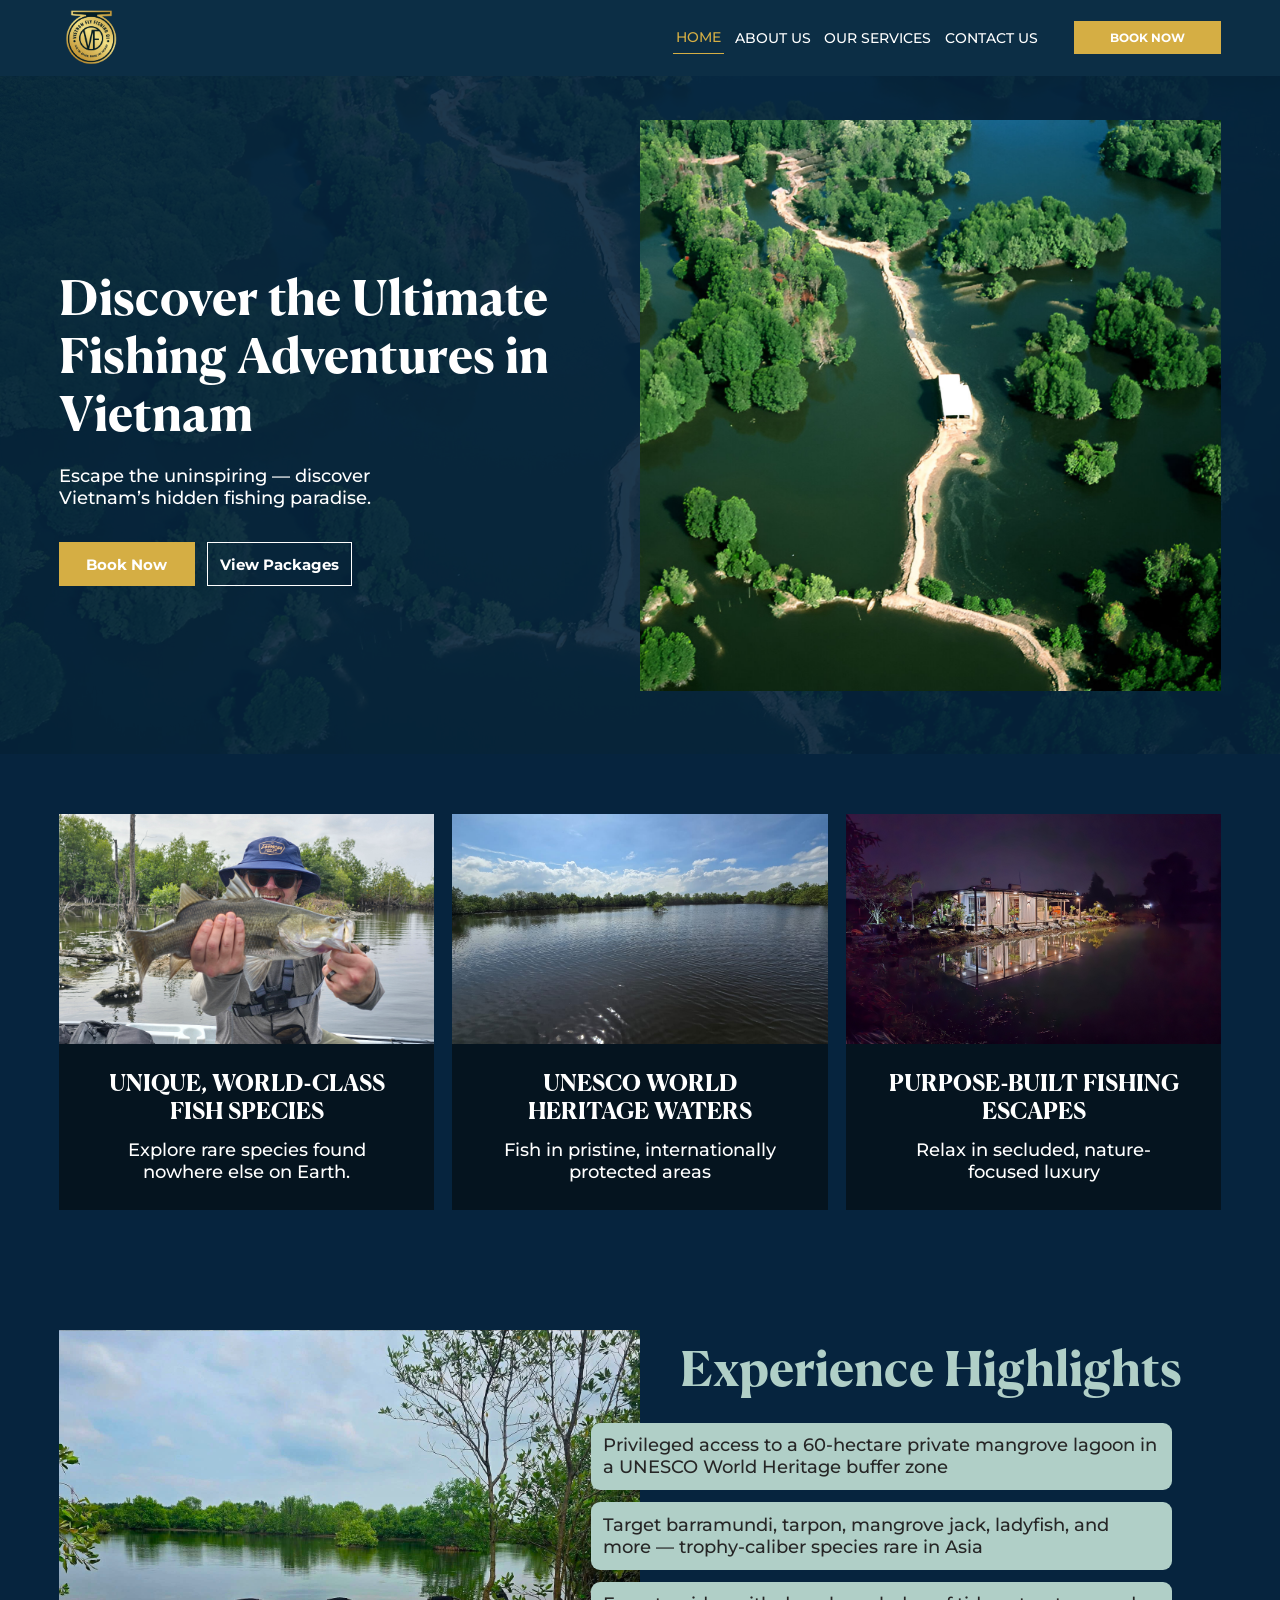
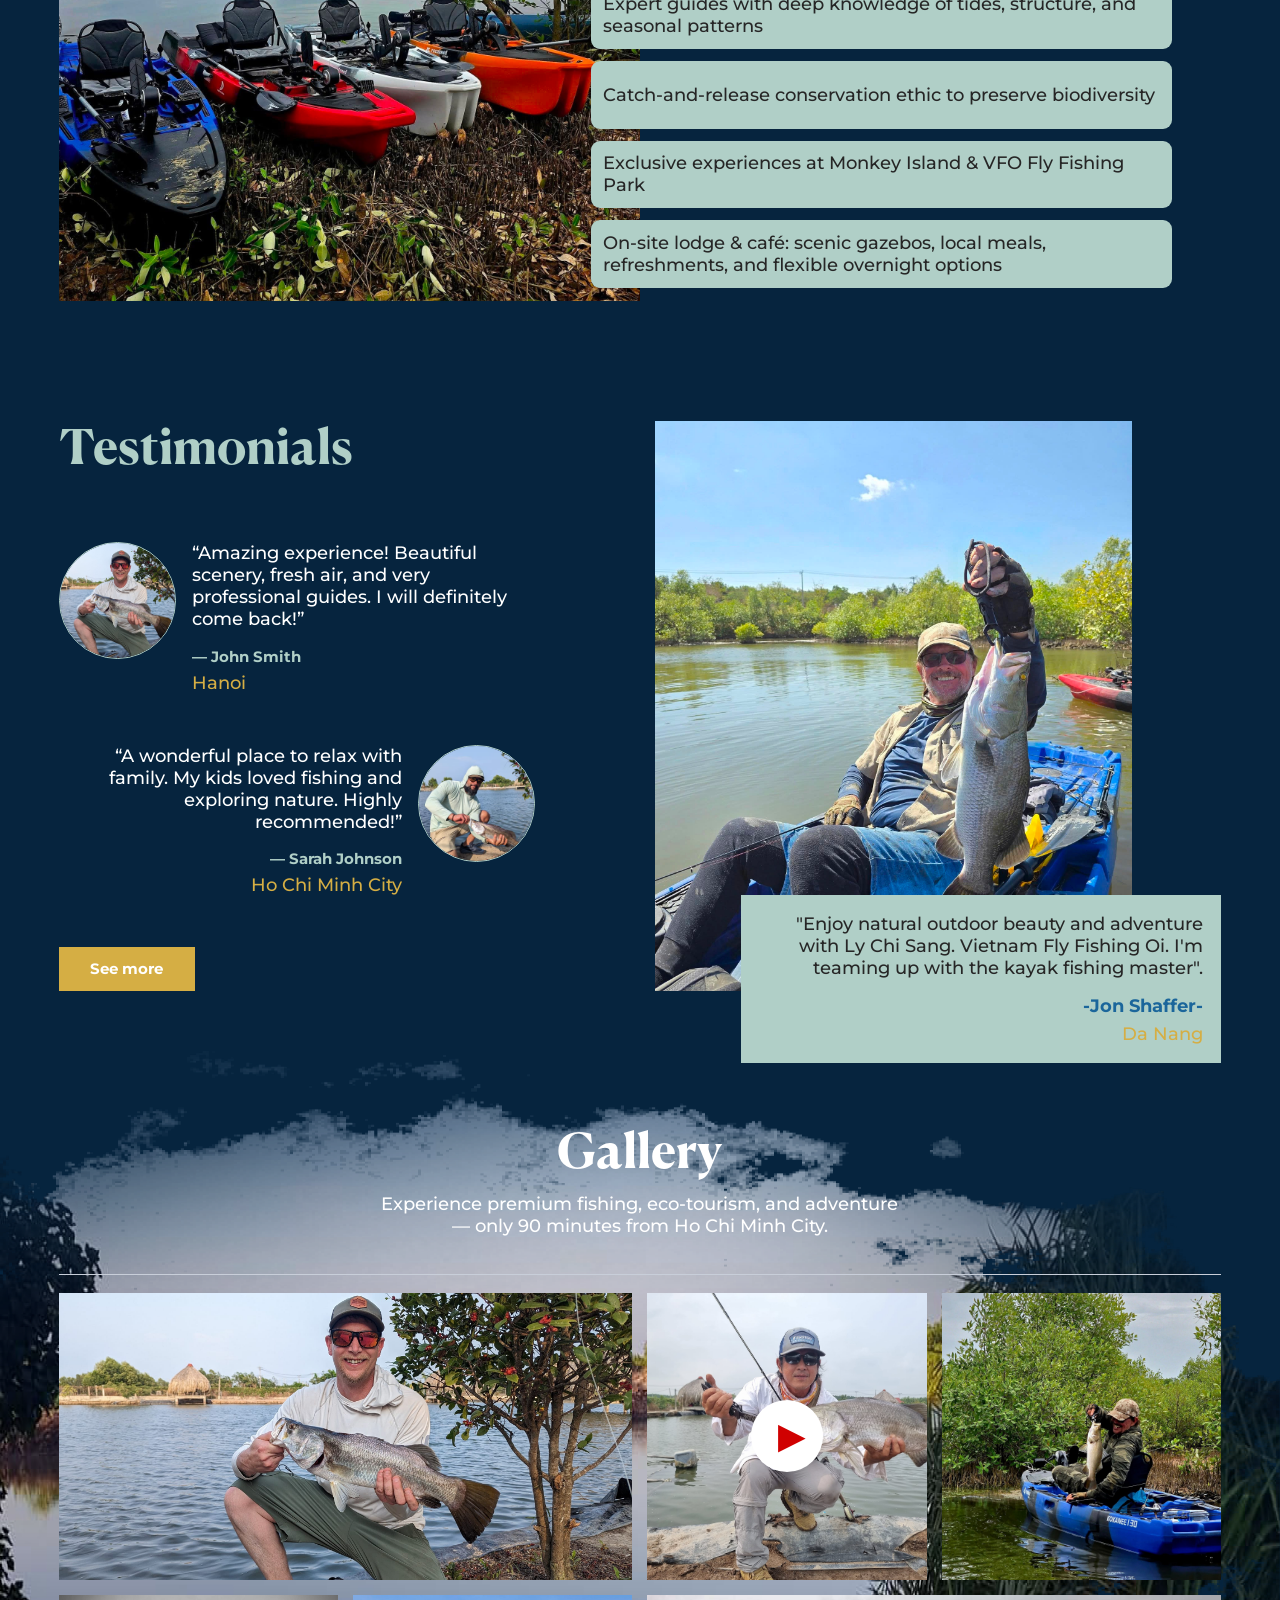
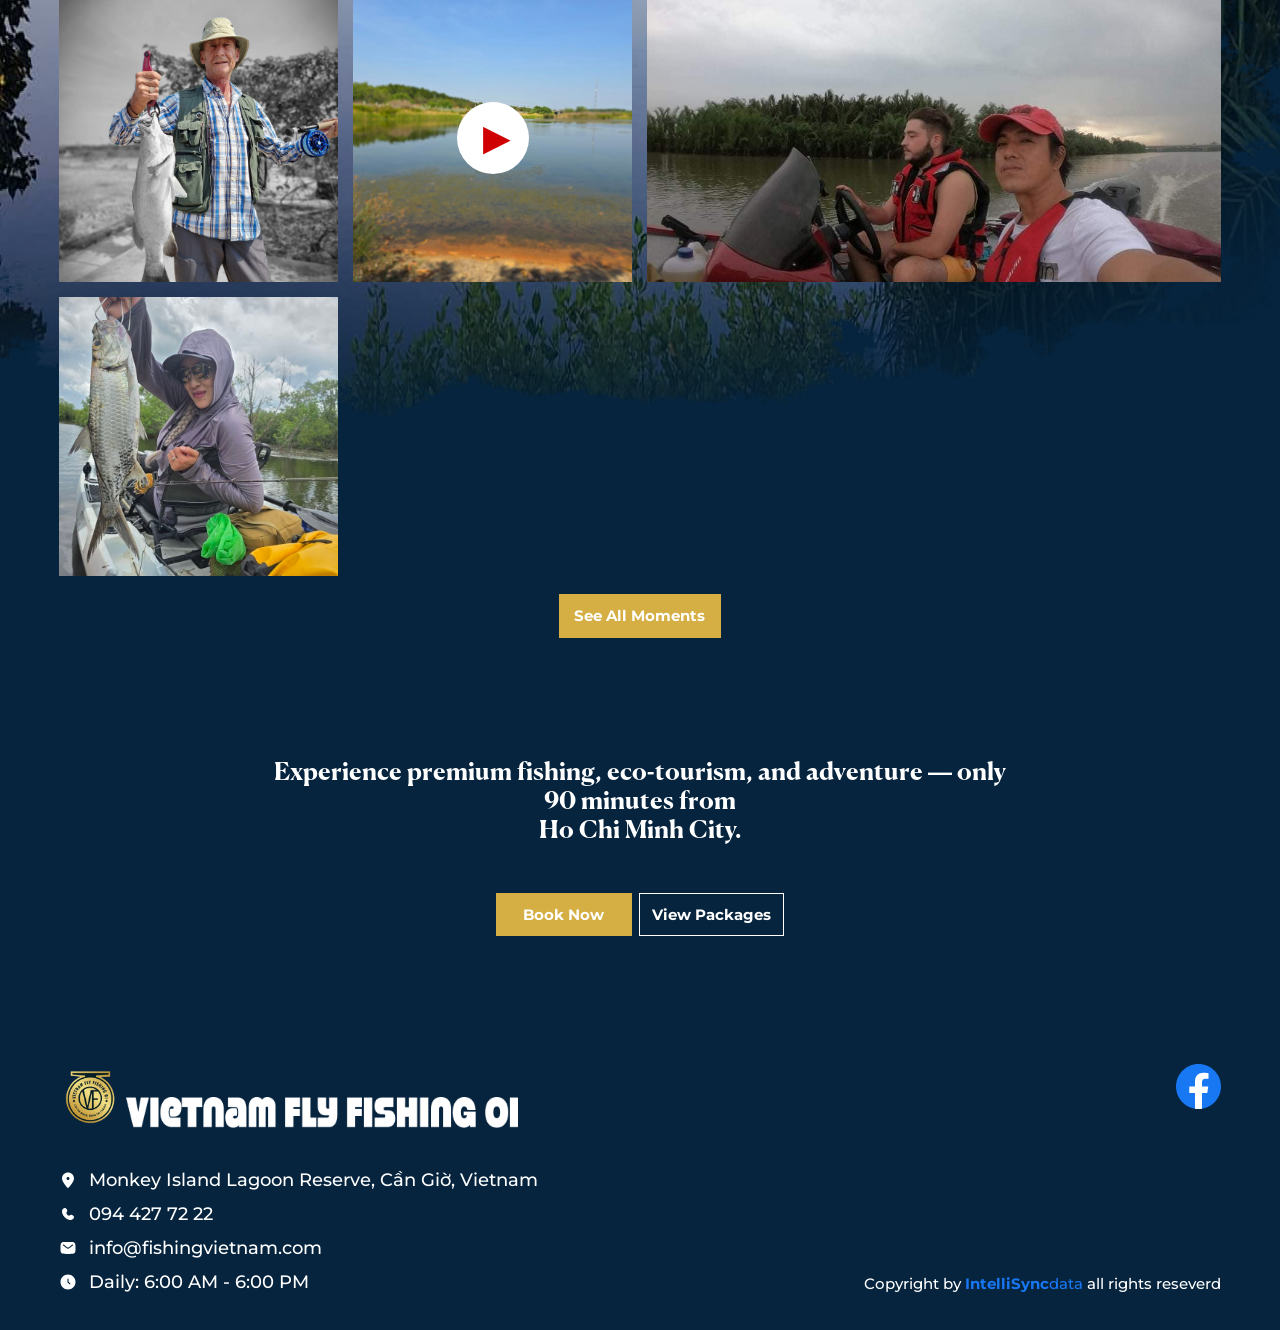
==== commit 27d69442: "feat: add galley tabs from API" ====
--- a/source-main/index.html
+++ b/source-main/index.html
@@ -51,6 +51,7 @@
     <link rel="stylesheet" href="assets/css/globals.css" />
     <link rel="stylesheet" href="assets/css/styleguide.css" />
     <link rel="stylesheet" href="assets/css/index.css" />
+    <script src="https://app.fishingvietnam.com/chatbot/widget.js"></script>
 </head>
 
 <body>
@@ -314,9 +315,6 @@
                     </p>
                 </div>
                 <div class="gallery-tabs">
-                    <button class="gallery-tab-btn selected">All</button>
-                    <button class="gallery-tab-btn">Image</button>
-                    <button class="gallery-tab-btn">Video</button>
                 </div>
                 <div class="gallery-content">
                     <div class="gallery-grid">
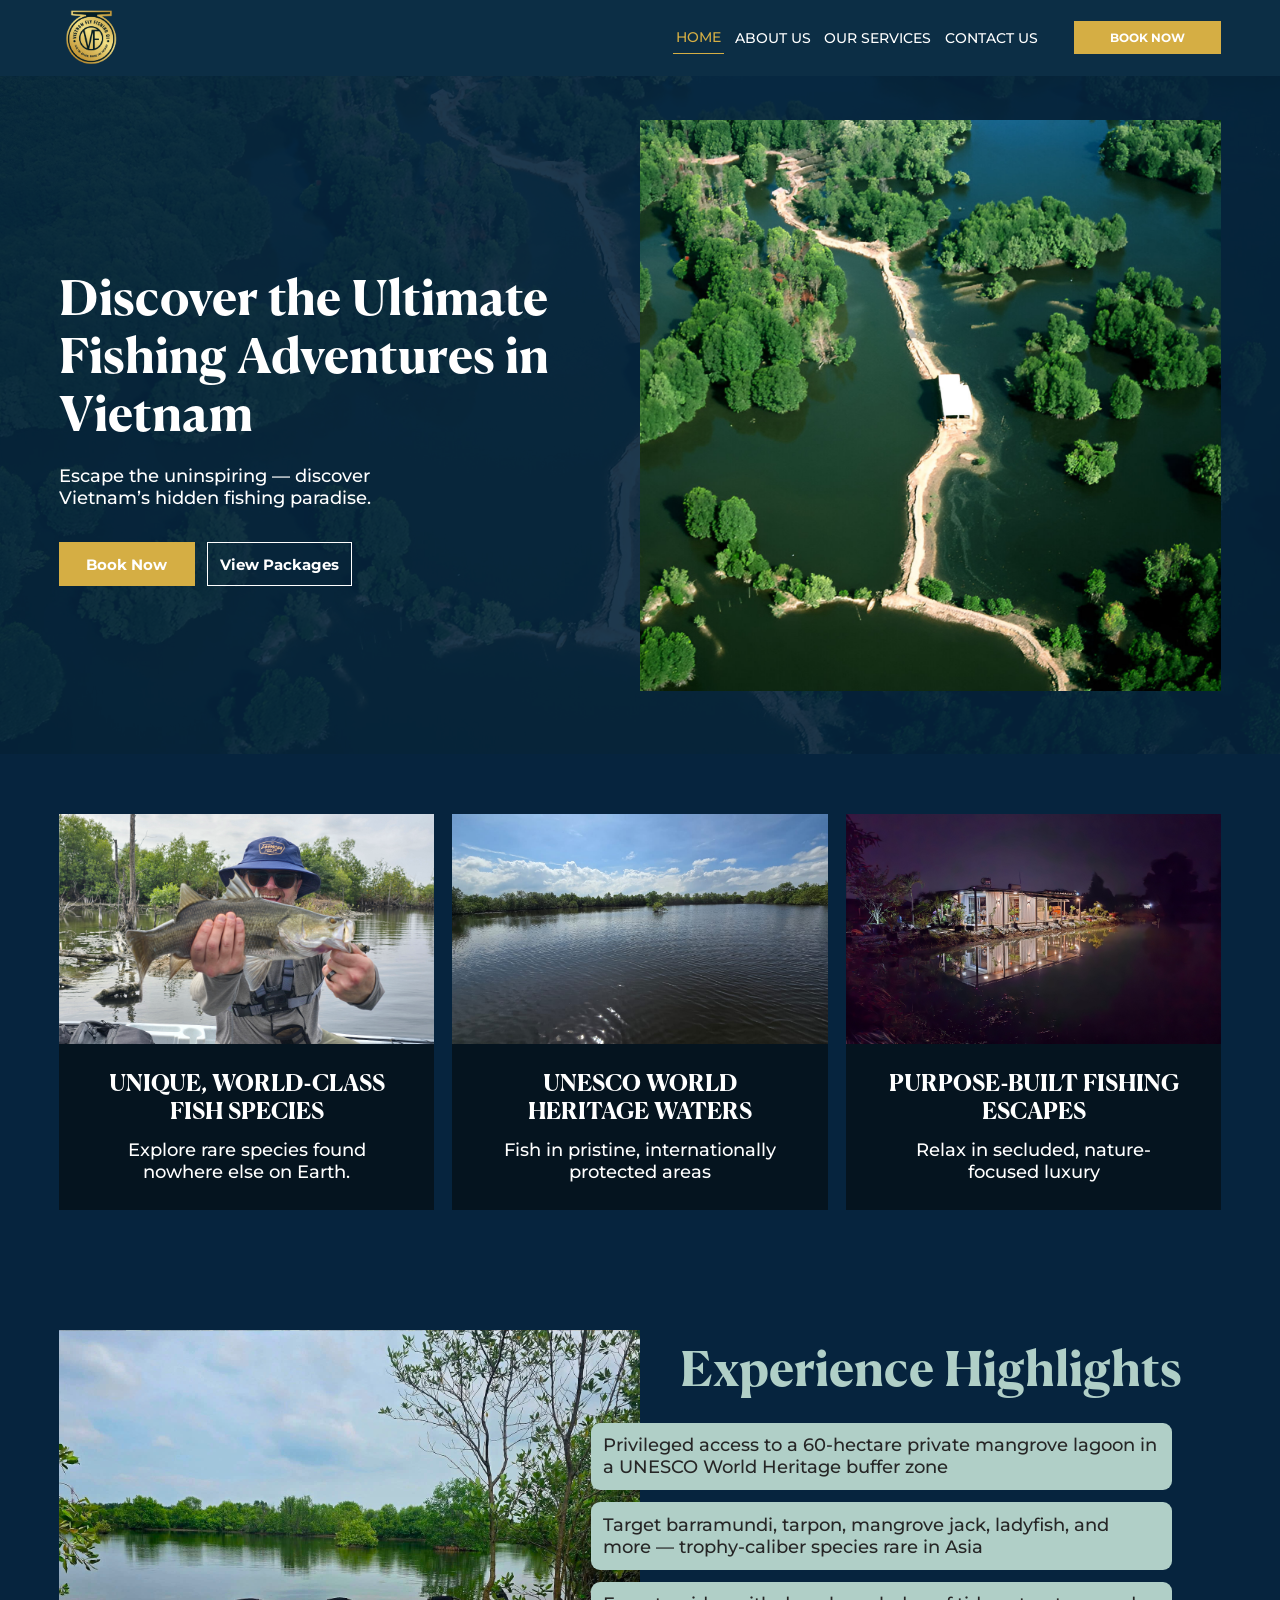
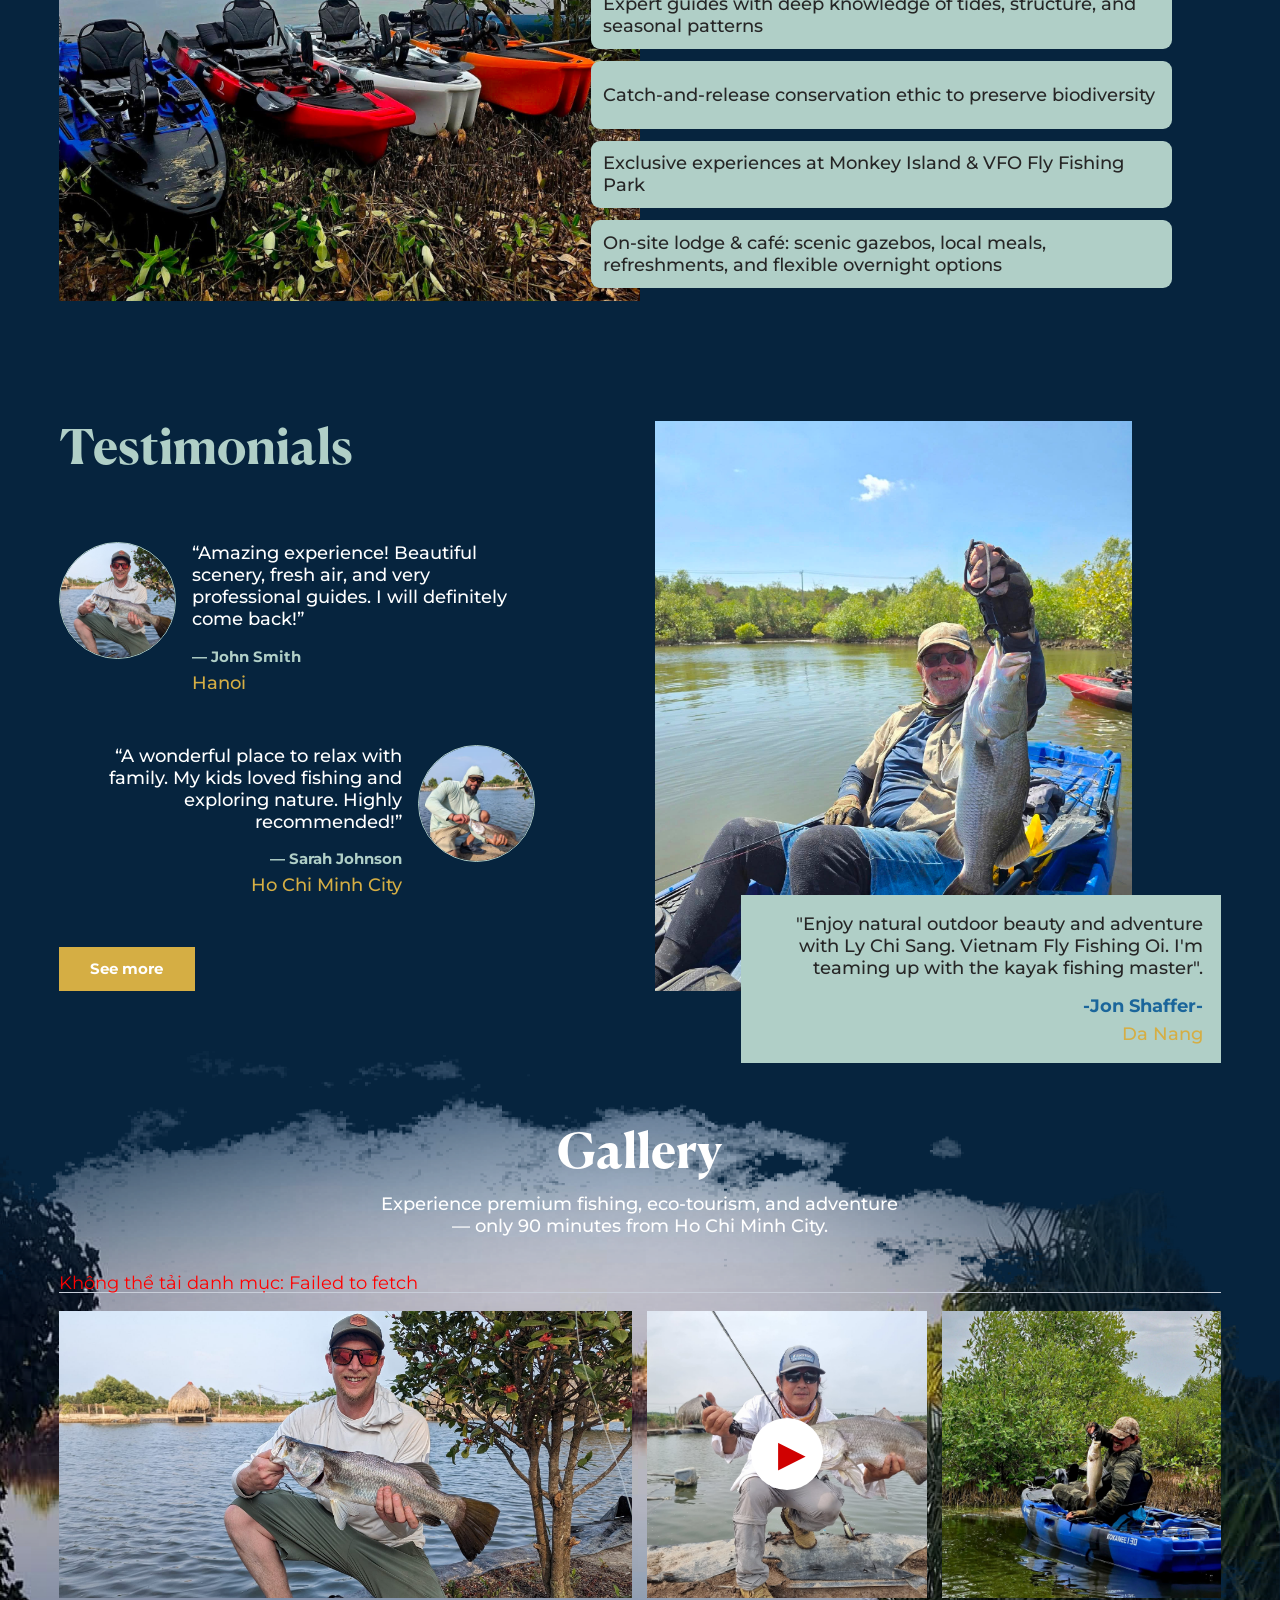
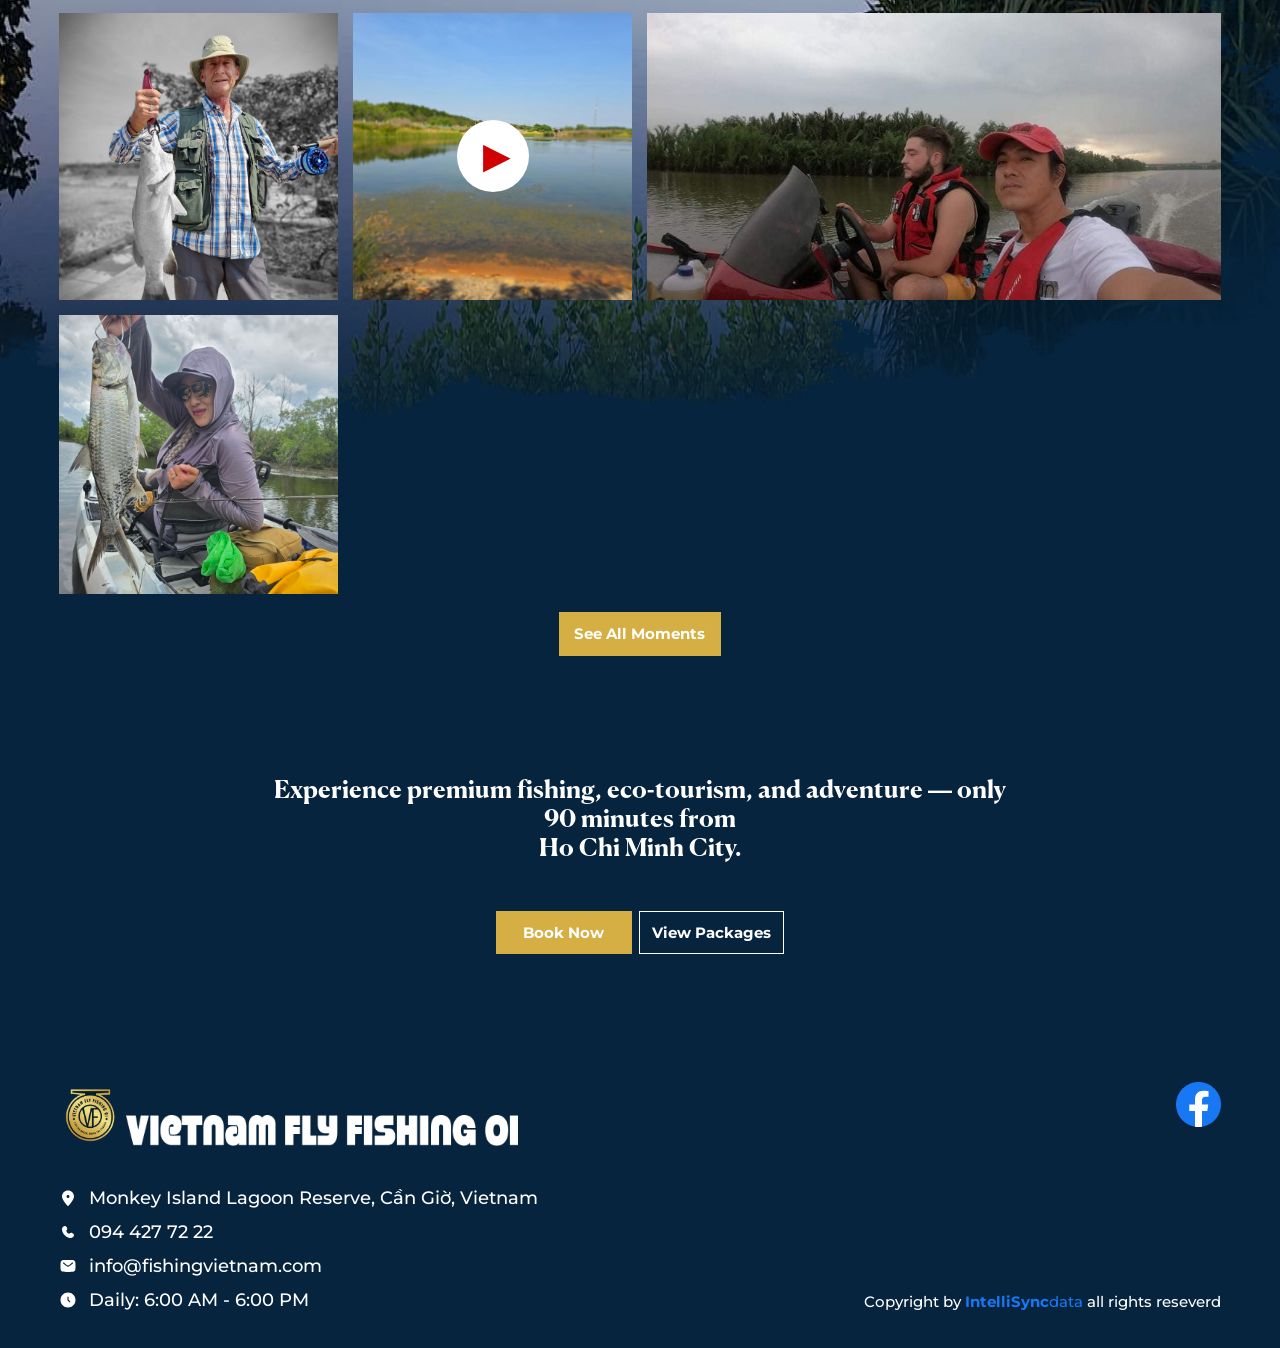
==== commit ee9ffce9: "feat: add index.js to index.html and gallery.js to gallery.html" ====
--- a/source-main/index.html
+++ b/source-main/index.html
@@ -354,6 +354,7 @@
     </div>
 
     <script src="assets/js/navigate.js"></script>
+    <script src="assets/js/index.js"></script>
     <script src="assets/js/gallery.js"></script>
     <script src="assets/js/footer.js"></script>
 </body>
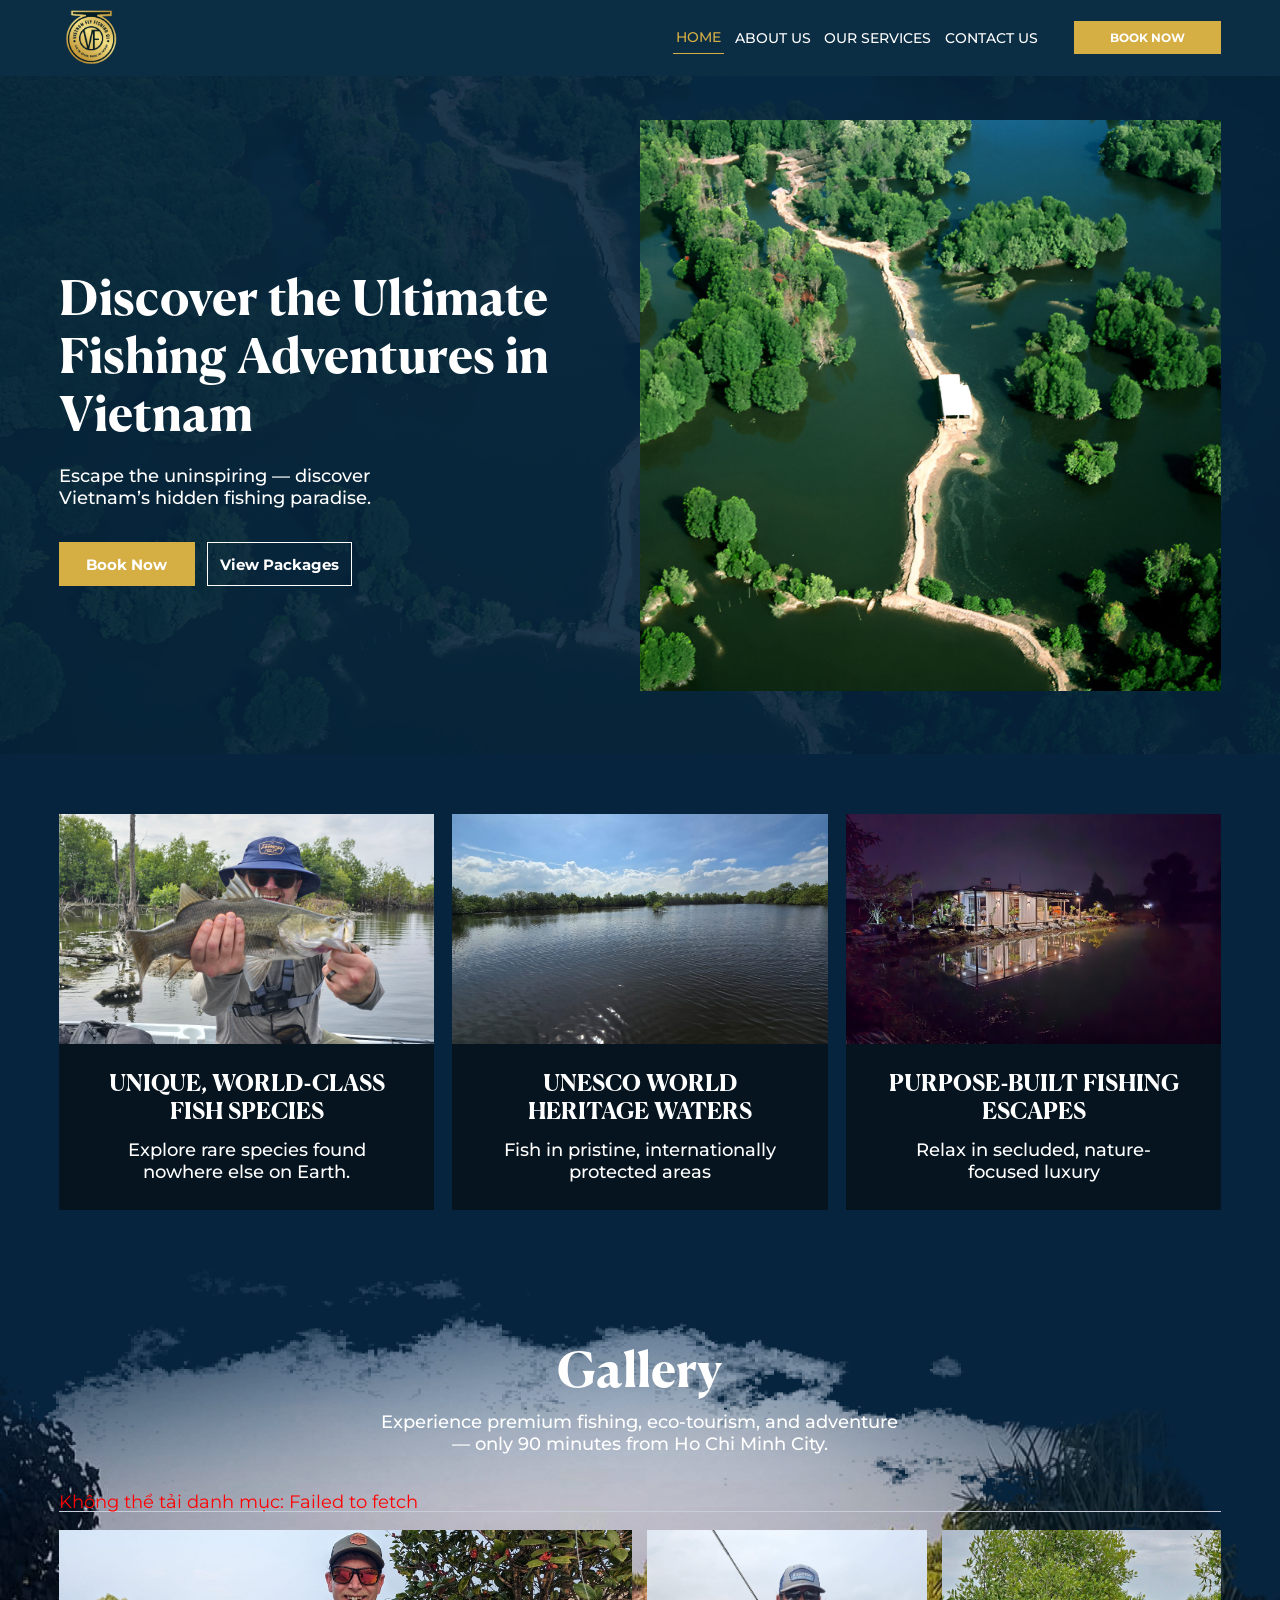
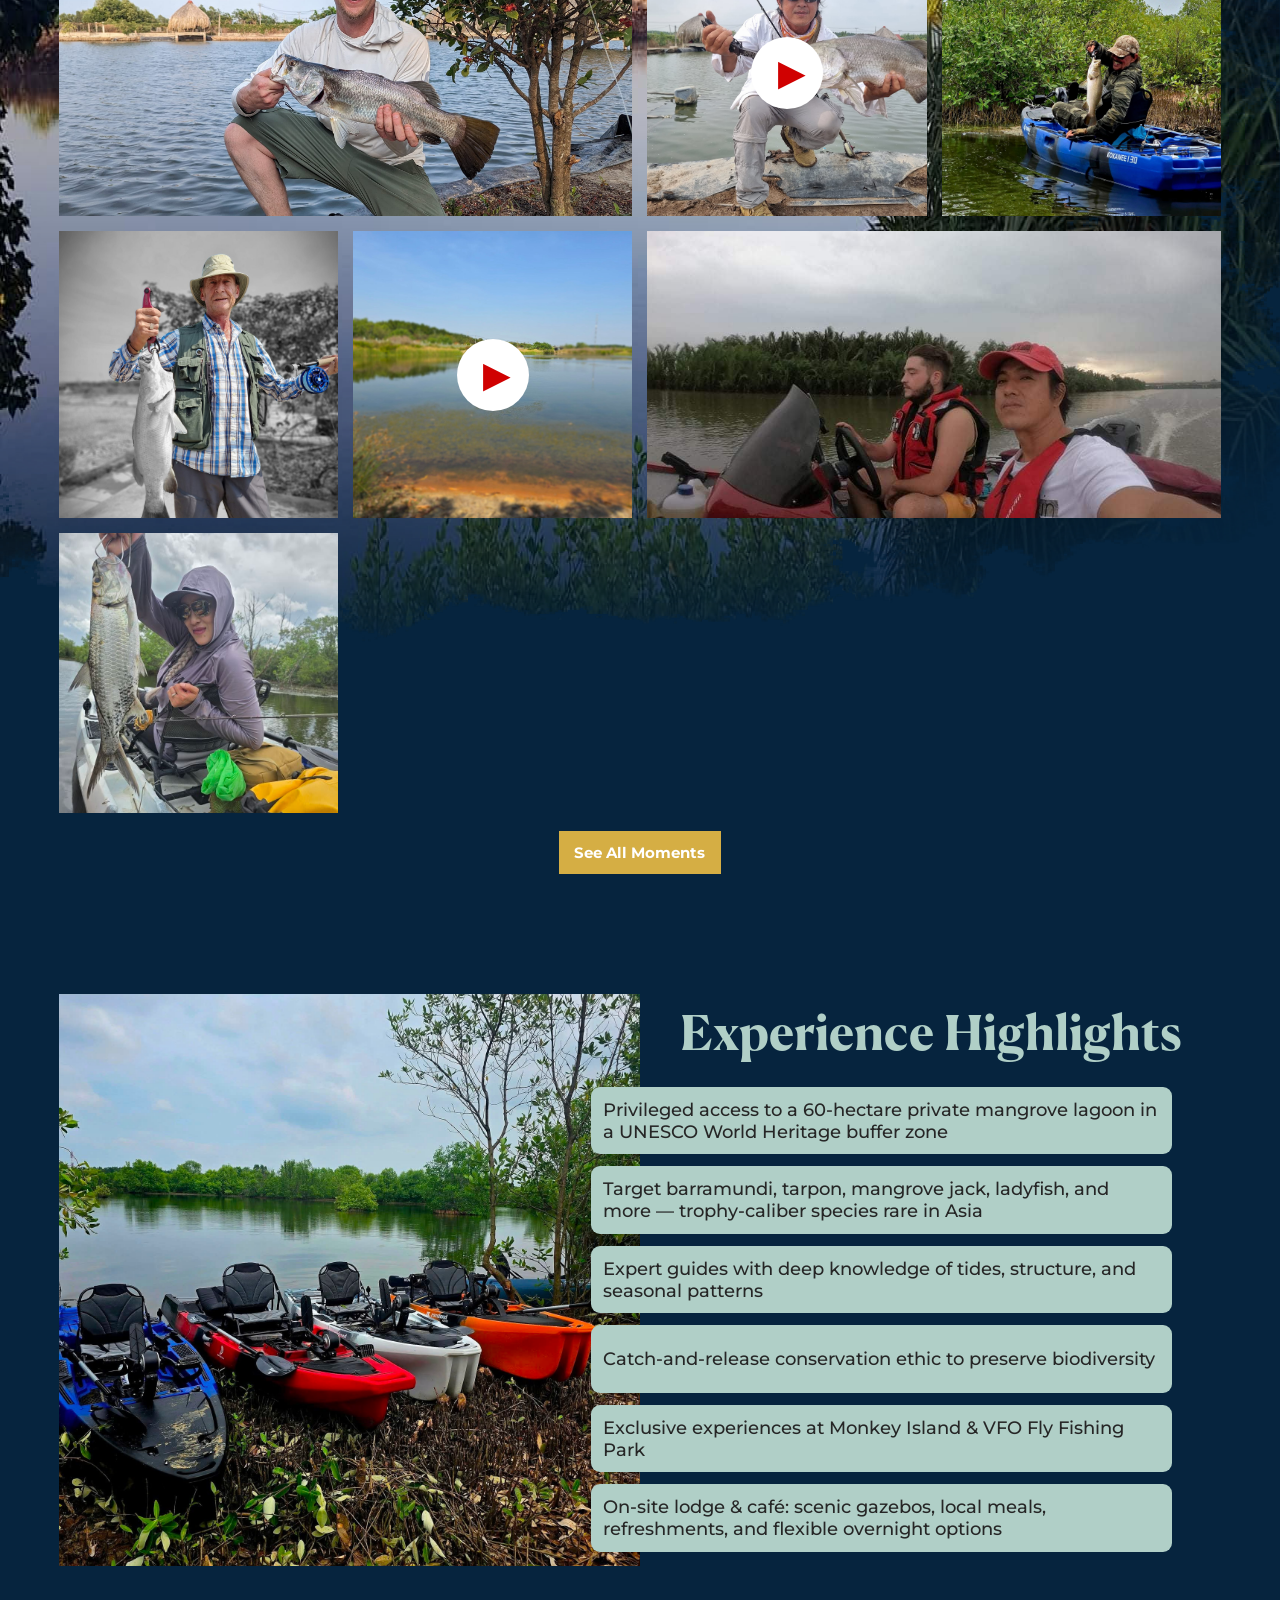
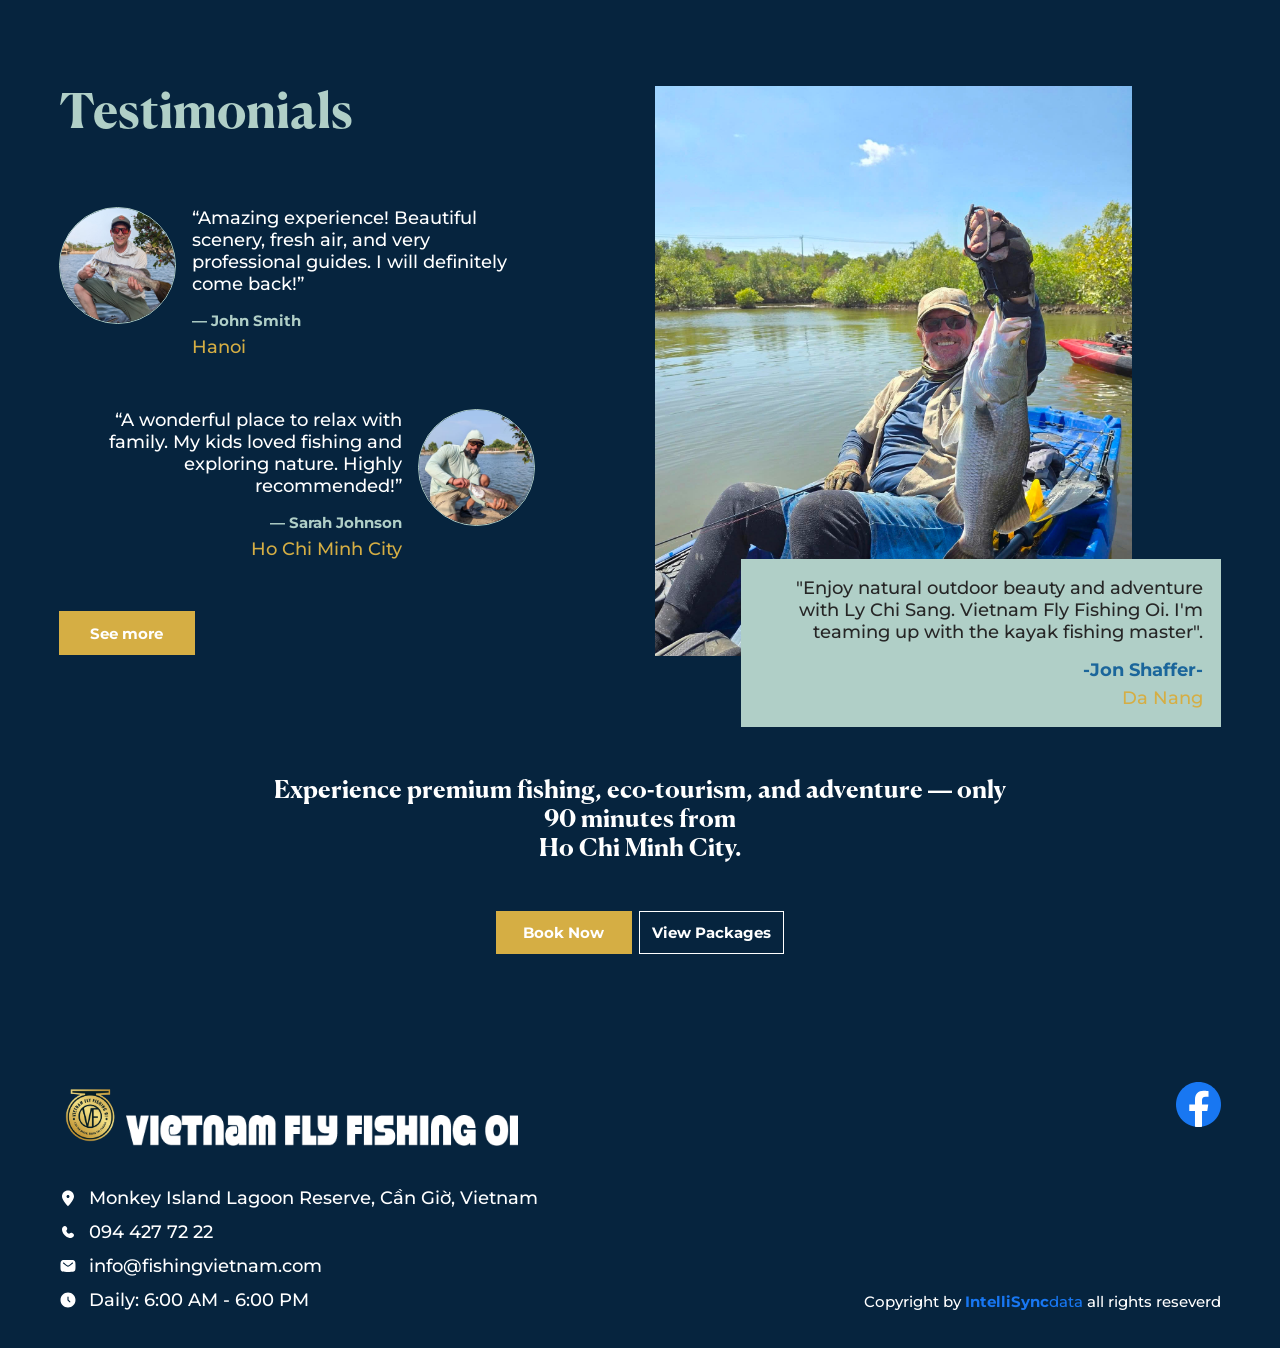
==== commit 58349998: "feat: move gallery to third section" ====
--- a/source-main/index.html
+++ b/source-main/index.html
@@ -5,13 +5,15 @@
     <meta charset="UTF-8">
     <link rel="icon" type="image/png" href="favicon.png">
     <meta name="viewport" content="width=device-width, initial-scale=1.0">
-    <meta name="description" content="VFO Fly Fishing Park - Live The Dream & Share The Passion. Experience amazing fishing and wilderness adventures.">
+    <meta name="description"
+        content="VFO Fly Fishing Park - Live The Dream & Share The Passion. Experience amazing fishing and wilderness adventures.">
     <title>Fishing VietNam - Live The Dream & Share The Passion</title>
 
     <!-- Primary Meta Tags -->
     <meta name="title" content="Fishing VietNam - Live The Dream & Share The Passion">
     <meta name="author" content="VFO Fly Fishing Park">
-    <meta name="keywords" content="fishing vietnam, fly fishing, VFO, fishing park, wilderness adventures, fishing tours, kayak adventures, platinum fishing experience, premium elite expedition">
+    <meta name="keywords"
+        content="fishing vietnam, fly fishing, VFO, fishing park, wilderness adventures, fishing tours, kayak adventures, platinum fishing experience, premium elite expedition">
 
     <!-- Canonical URL -->
     <link rel="canonical" href="https://fishingvietnam.com/">
@@ -24,7 +26,8 @@
     <meta property="og:url" content="https://fishingvietnam.com/">
     <meta property="og:site_name" content="Fishing VietNam">
     <meta property="og:title" content="Fishing VietNam - Live The Dream & Share The Passion">
-    <meta property="og:description" content="VFO Fly Fishing Park - Live The Dream & Share The Passion. Experience amazing fishing and wilderness adventures.">
+    <meta property="og:description"
+        content="VFO Fly Fishing Park - Live The Dream & Share The Passion. Experience amazing fishing and wilderness adventures.">
     <meta property="og:image" content="https://fishingvietnam.com/assets/images/thumb-big.png">
     <meta property="og:image:secure_url" content="https://fishingvietnam.com/assets/images/thumb-big.png">
     <meta property="og:image:type" content="image/png">
@@ -38,7 +41,8 @@
     <meta name="twitter:card" content="summary_large_image">
     <meta name="twitter:url" content="https://fishingvietnam.com/">
     <meta name="twitter:title" content="Fishing VietNam - Live The Dream & Share The Passion">
-    <meta name="twitter:description" content="VFO Fly Fishing Park - Live The Dream & Share The Passion. Experience amazing fishing and wilderness adventures.">
+    <meta name="twitter:description"
+        content="VFO Fly Fishing Park - Live The Dream & Share The Passion. Experience amazing fishing and wilderness adventures.">
     <meta name="twitter:image" content="https://fishingvietnam.com/assets/images/thumb-big.png">
     <meta name="twitter:image:alt" content="VFO Fly Fishing Park - Fishing Vietnam">
 
@@ -161,6 +165,28 @@
                         </div>
                     </div>
                 </div>
+            </div>
+        </section>
+        <section id="gallery" class="gallery-section">
+            <img class="gallery-bg" src="assets/images/mask-group.png" />
+            <div class="container">
+                <div class="gallery-header">
+                    <div class="gallery-title">Gallery</div>
+                    <p class="gallery-desc">
+                        Experience premium fishing, eco-tourism, and adventure — only 90 minutes from Ho Chi Minh City.
+                    </p>
+                </div>
+                <div class="gallery-tabs">
+                </div>
+                <div class="gallery-content">
+                    <div class="gallery-grid">
+                        <!-- Gallery items will be rendered by JavaScript -->
+                    </div>
+                    <button class="btn btn-gallery" onclick="location.href='gallery.html'">
+                        <div class="btn-text">See All Moments</div>
+                    </button>
+                </div>
+
             </div>
         </section>
         <section class="highlights-section">
@@ -305,28 +331,6 @@
                 </div>
             </div>
         </section>
-        <section id="gallery" class="gallery-section">
-            <img class="gallery-bg" src="assets/images/mask-group.png" />
-            <div class="container">
-                <div class="gallery-header">
-                    <div class="gallery-title">Gallery</div>
-                    <p class="gallery-desc">
-                        Experience premium fishing, eco-tourism, and adventure — only 90 minutes from Ho Chi Minh City.
-                    </p>
-                </div>
-                <div class="gallery-tabs">
-                </div>
-                <div class="gallery-content">
-                    <div class="gallery-grid">
-                        <!-- Gallery items will be rendered by JavaScript -->
-                    </div>
-                    <button class="btn btn-gallery" onclick="location.href='gallery.html'">
-                        <div class="btn-text">See All Moments</div>
-                    </button>
-                </div>
-
-            </div>
-        </section>
         <section class="cta-section">
             <p class="cta-text">
                 Experience premium fishing, eco-tourism, and adventure — only 90 minutes from<br />Ho Chi Minh City.
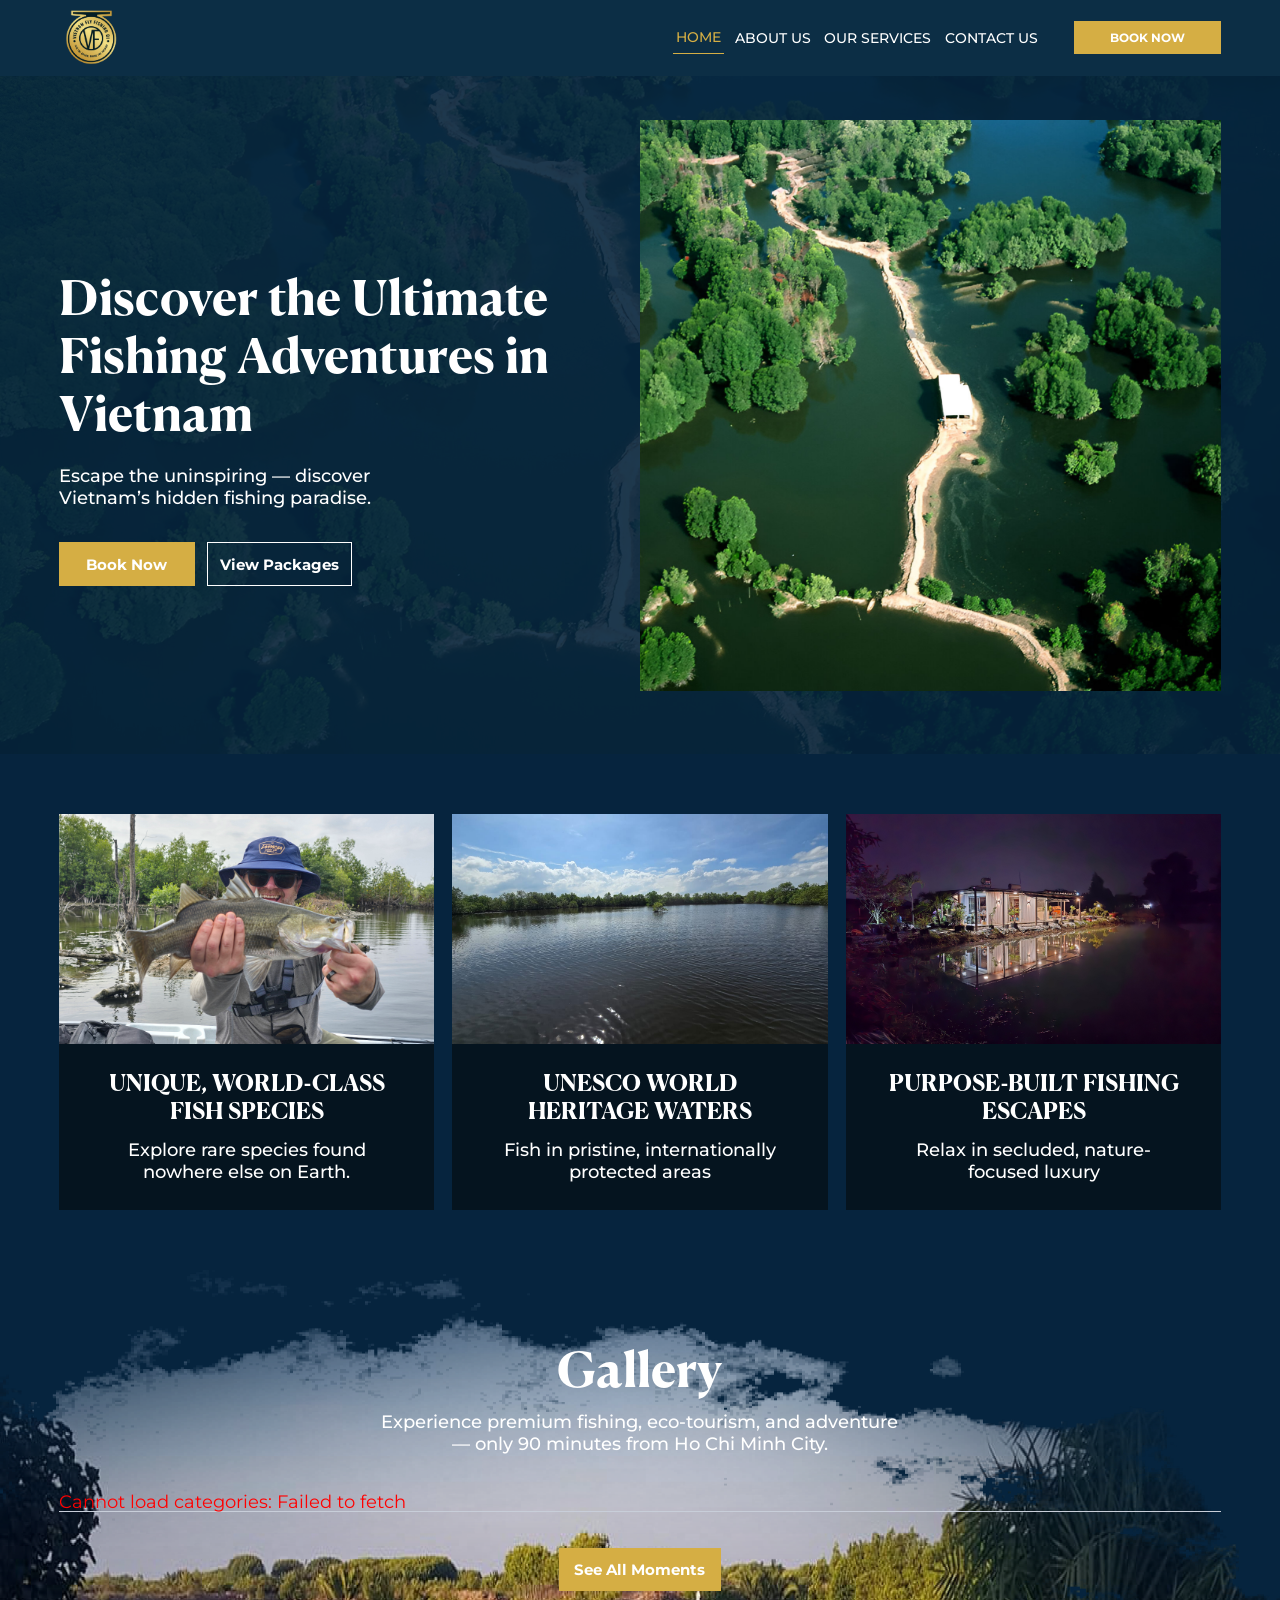
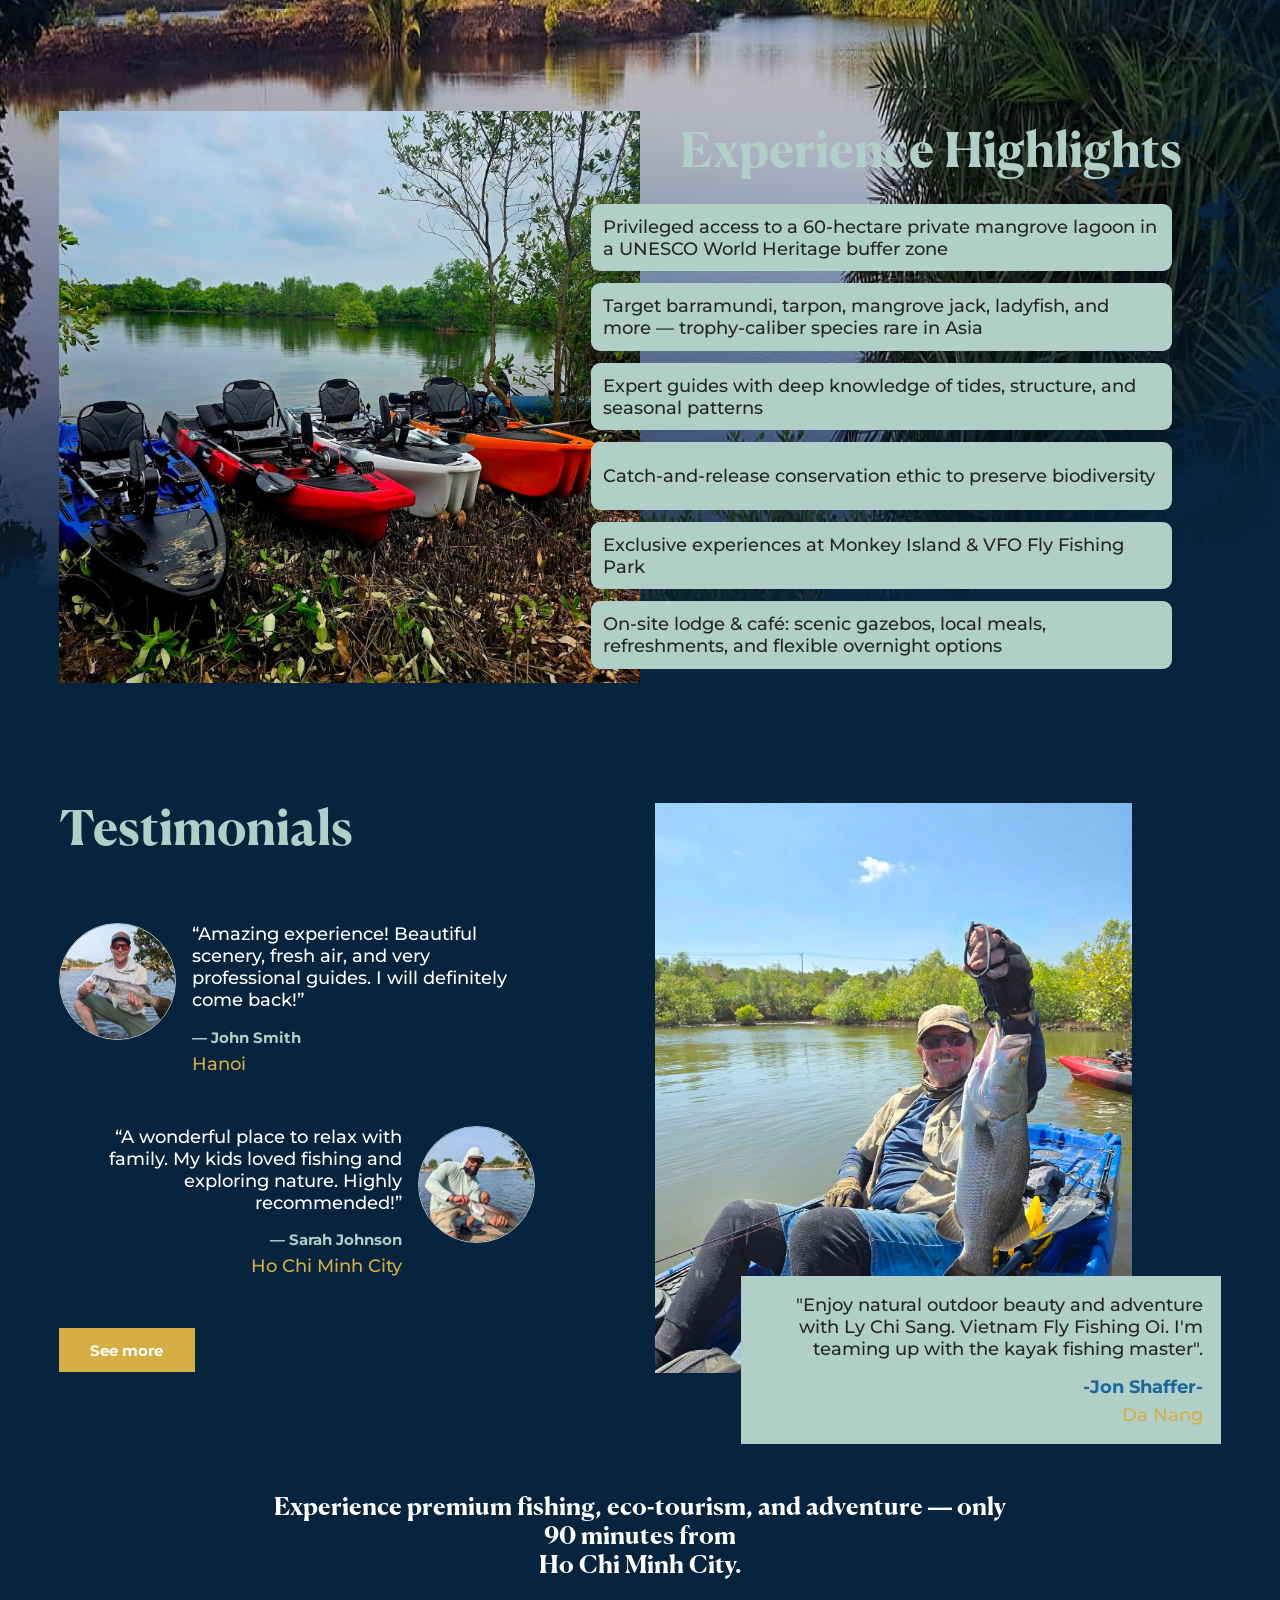
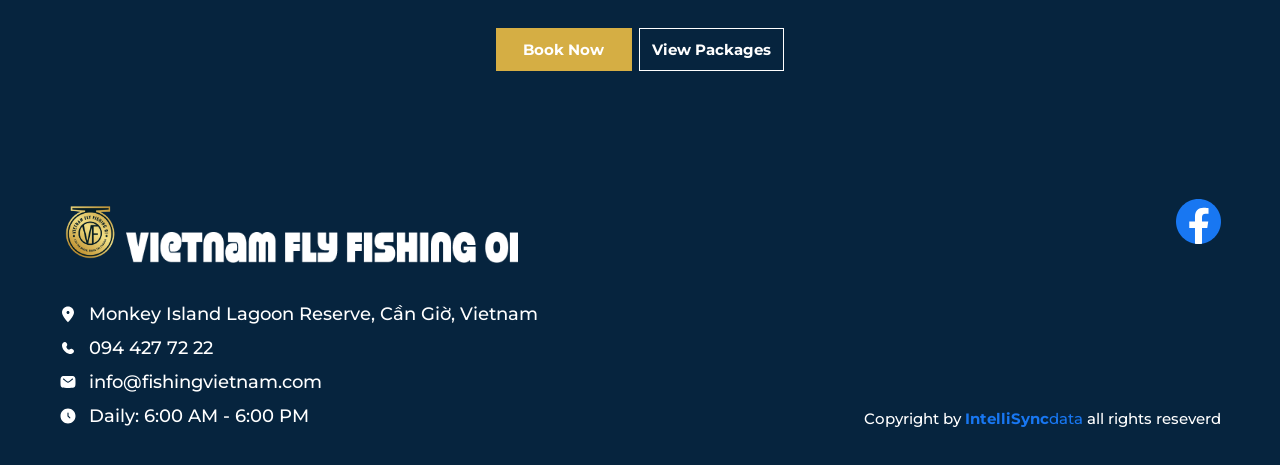
==== commit 2d07761e: "fix(gallery): thay ký tự ▶ bằng SVG để không bị mobile render thành emoji" ====
--- a/source-main/index.html
+++ b/source-main/index.html
@@ -54,7 +54,7 @@
 
     <link rel="stylesheet" href="assets/css/globals.css" />
     <link rel="stylesheet" href="assets/css/styleguide.css" />
-    <link rel="stylesheet" href="assets/css/index.css" />
+    <link rel="stylesheet" href="assets/css/index.css?v=1" />
     <script src="https://app.fishingvietnam.com/chatbot/widget.js"></script>
 </head>
 
@@ -359,7 +359,7 @@
 
     <script src="assets/js/navigate.js"></script>
     <script src="assets/js/index.js"></script>
-    <script src="assets/js/gallery.js"></script>
+    <script src="assets/js/gallery.js?v=1"></script>
     <script src="assets/js/footer.js"></script>
 </body>
 
--- a/source-main/assets/css/index.css
+++ b/source-main/assets/css/index.css
@@ -1219,7 +1219,14 @@
     pointer-events: none;
     z-index: 2;
     transition: all 0.3s ease;
-    padding-left: 0.25em;
+}
+
+/* Tam giác lệch nhẹ sang phải trong viewBox để nhìn cân giữa hình tròn */
+.home .gallery-img .play-icon svg {
+    display: block;
+    width: 45%;
+    height: 45%;
+    fill: currentColor;
 }
 
 .home .gallery-img.video:hover .play-icon {
@@ -1229,17 +1236,20 @@
 
 /* Lightbox popup */
 .gallery-lightbox {
+    --lb-pad: 2em;
     display: none;
     position: fixed;
     top: 0;
     left: 0;
     width: 100vw;
     height: 100vh;
+    box-sizing: border-box;
+    overflow: hidden;
     background-color: rgba(0, 0, 0, 0.95);
     z-index: 10000;
     align-items: center;
     justify-content: center;
-    padding: 2em;
+    padding: var(--lb-pad);
 }
 
 .lightbox-content {
@@ -1260,12 +1270,34 @@
     object-fit: contain;
 }
 
-/* Video wrapper với aspect ratio 16:9 */
+/* Video file upload: có sẵn kích thước nội tại nên tự co theo tỉ lệ thật,
+   ngang hay dọc đều vừa màn hình mà không cần biết trước. */
+.lightbox-video-file {
+    max-width: 100%;
+    max-height: 100%;
+    width: auto;
+    height: auto;
+}
+
+/* Khung cho video nhúng (iframe).
+   Iframe không có kích thước nội tại nên phải chỉ định tỉ lệ. Khung tính theo
+   bề nào chật hơn của vùng trống trong overlay, nên video luôn nằm trọn trong
+   màn hình và không bao giờ phải scroll.
+   --avail-* là vùng trống thật sự = viewport trừ padding của overlay. */
 .lightbox-video-wrapper {
-    position: relative;
-    width: 90vw;
+    --avail-w: calc(100vw - 2 * var(--lb-pad));
+    --avail-h: calc(100vh - 2 * var(--lb-pad));
+    position: relative;
+    aspect-ratio: 16 / 9;
+    width: min(var(--avail-w), calc(var(--avail-h) * 16 / 9));
     max-width: 1400px;
-    aspect-ratio: 16 / 9;
+}
+
+/* Video dọc (reel / short): lấy chiều cao làm chuẩn */
+.lightbox-video-wrapper.vertical {
+    aspect-ratio: 9 / 16;
+    width: auto;
+    height: min(var(--avail-h), calc(var(--avail-w) * 16 / 9));
 }
 
 .lightbox-video {
@@ -1299,6 +1331,24 @@
     transform: scale(1.2);
 }
 
+/* Trên mobile, 100vh tính cả phần bị thanh URL / thanh điều hướng của browser
+   che mất, nên đáy video dọc bị khuất. svh là chiều cao nhỏ nhất - lúc thanh
+   đang hiện - nên nội dung luôn nhìn thấy đủ.
+   Tách ra @supports để trình duyệt cũ vẫn giữ 100vh ở trên. */
+@supports (height: 100svh) {
+    .gallery-lightbox {
+        height: 100svh;
+    }
+
+    .lightbox-image {
+        max-height: 90svh;
+    }
+
+    .lightbox-video-wrapper {
+        --avail-h: calc(100svh - 2 * var(--lb-pad));
+    }
+}
+
 @media (max-width: 768px) {
     .home .gallery-img .play-icon {
         width: 2.5em;
@@ -1307,11 +1357,7 @@
     }
 
     .gallery-lightbox {
-        padding: 1em;
-    }
-
-    .lightbox-video-wrapper {
-        width: 95vw;
+        --lb-pad: 1em;
     }
 
     .lightbox-close {
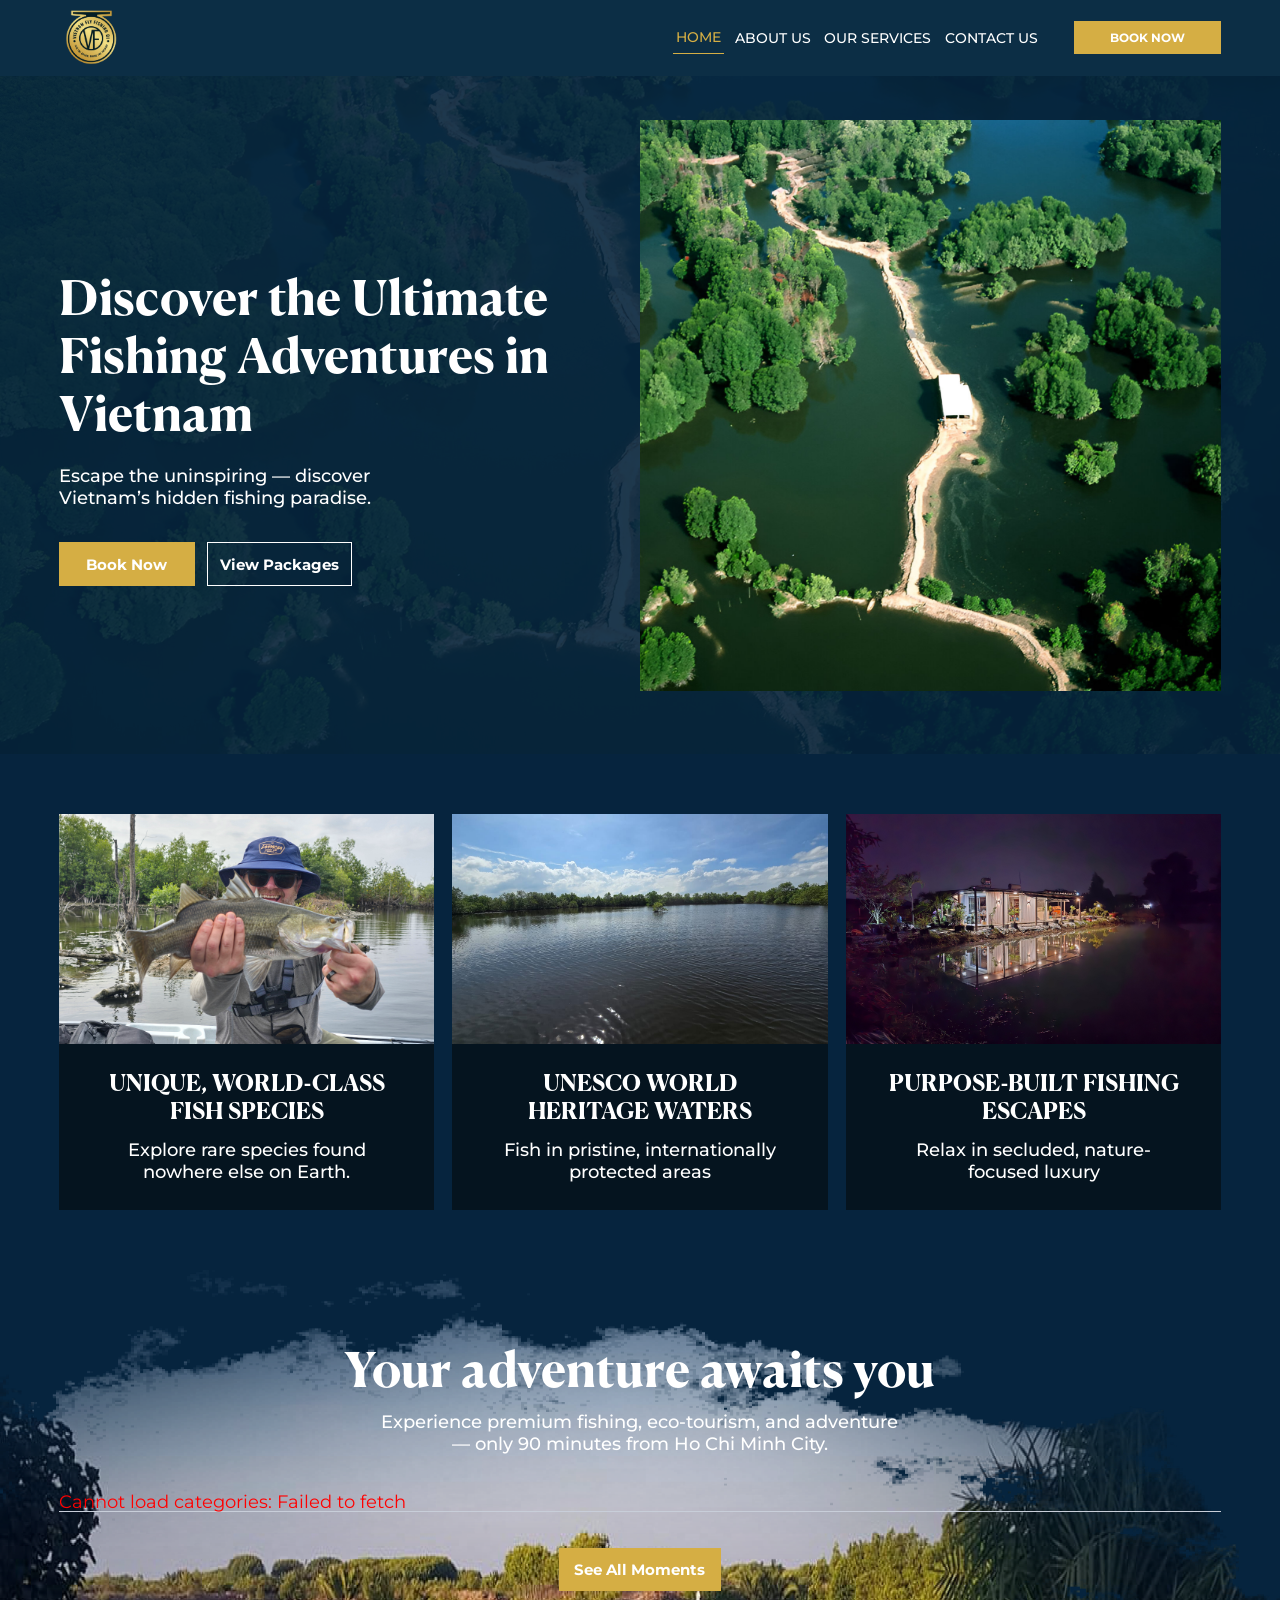
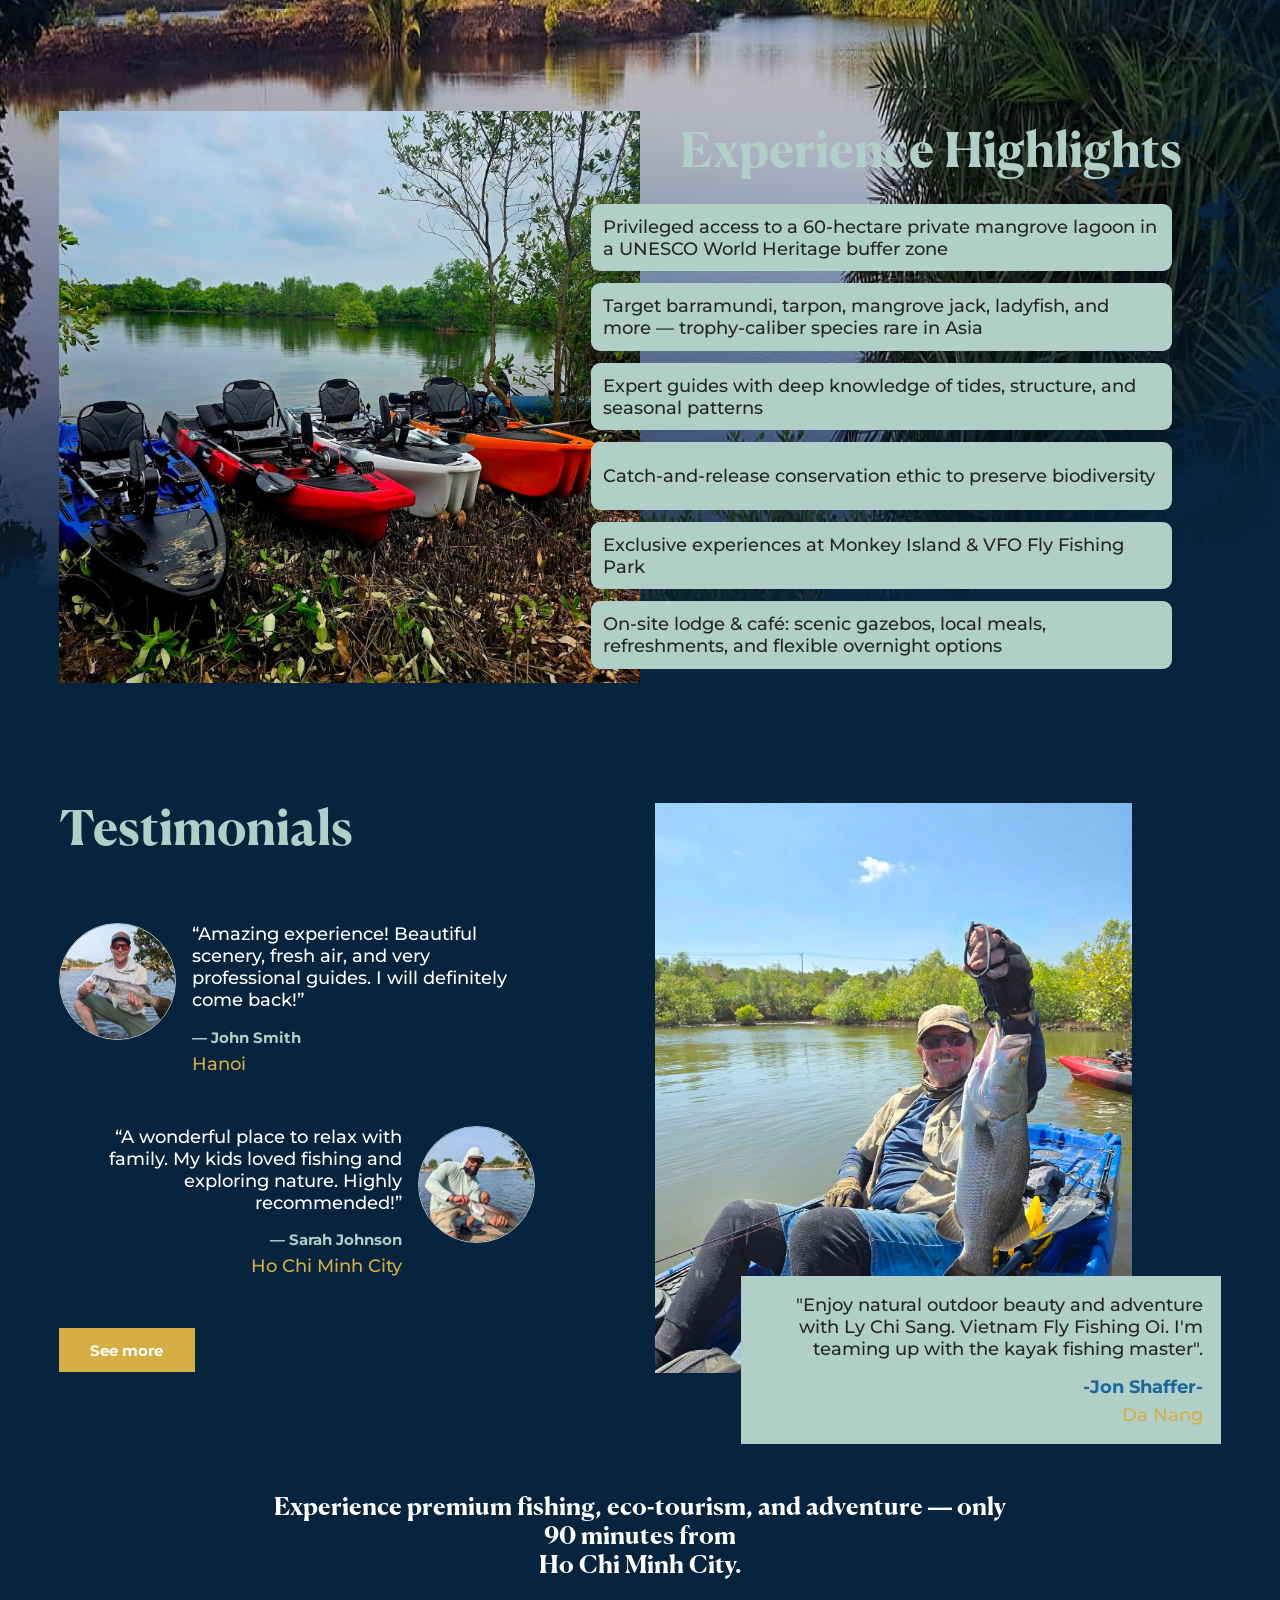
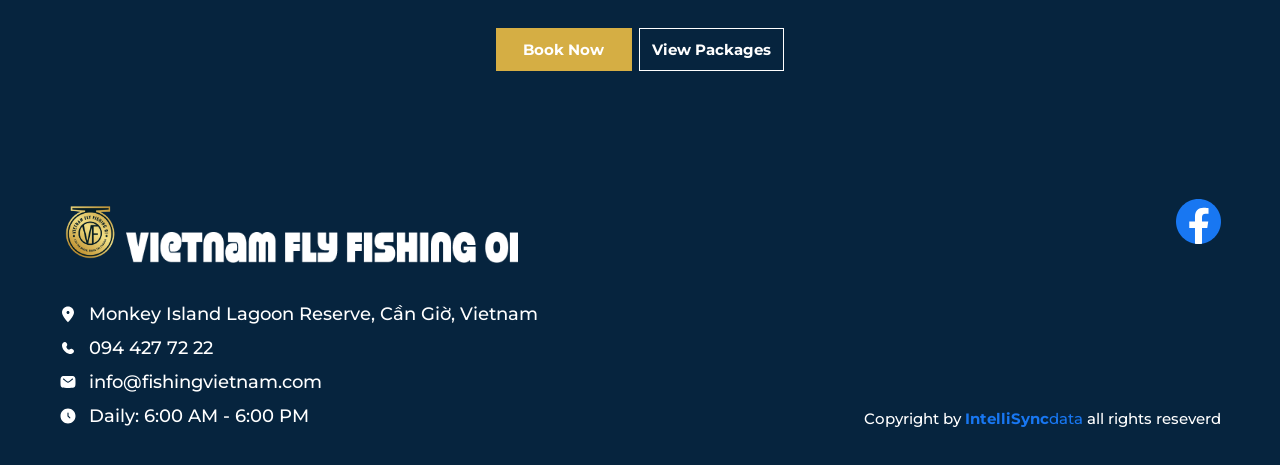
==== commit 0e5652a8: "feat(booking): tách payment_method_id theo môi trường dev/production" ====
--- a/source-main/index.html
+++ b/source-main/index.html
@@ -171,7 +171,7 @@
             <img class="gallery-bg" src="assets/images/mask-group.png" />
             <div class="container">
                 <div class="gallery-header">
-                    <div class="gallery-title">Gallery</div>
+                    <div class="gallery-title">Your adventure awaits you</div>
                     <p class="gallery-desc">
                         Experience premium fishing, eco-tourism, and adventure — only 90 minutes from Ho Chi Minh City.
                     </p>
